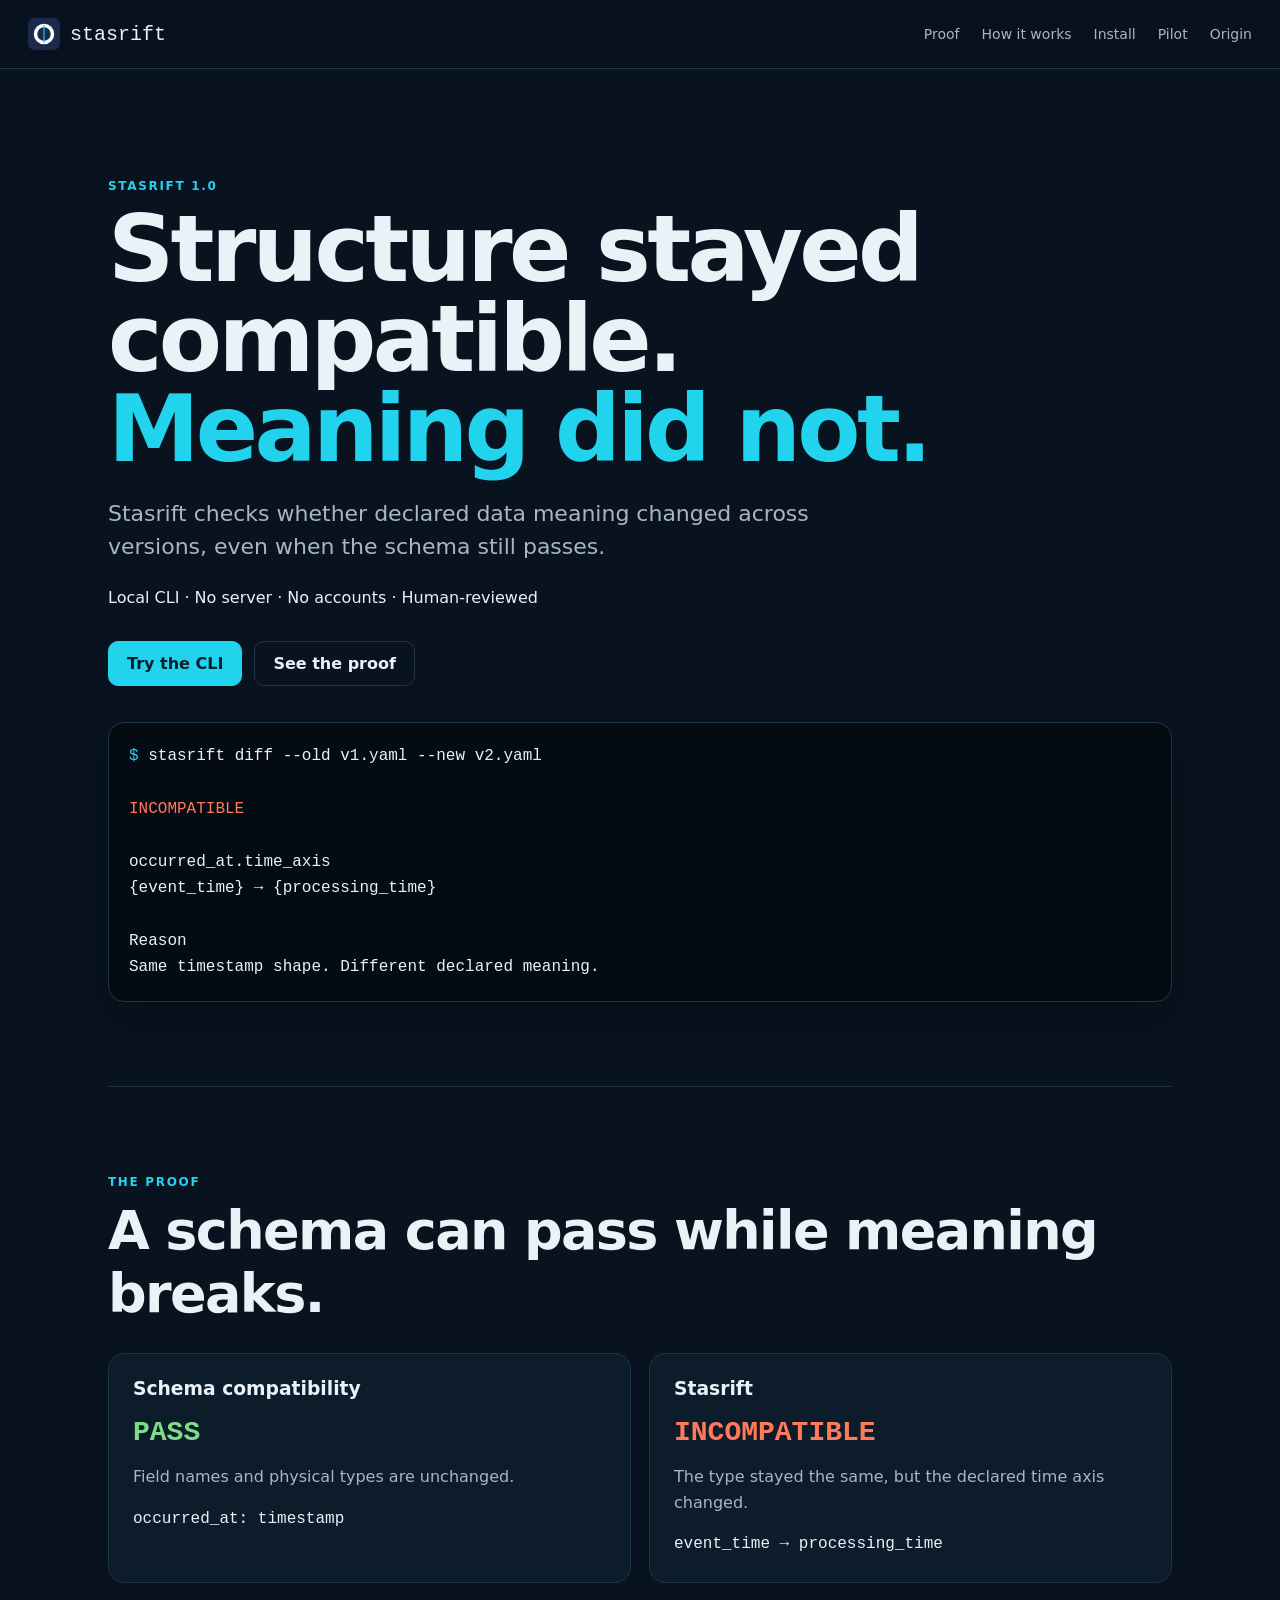
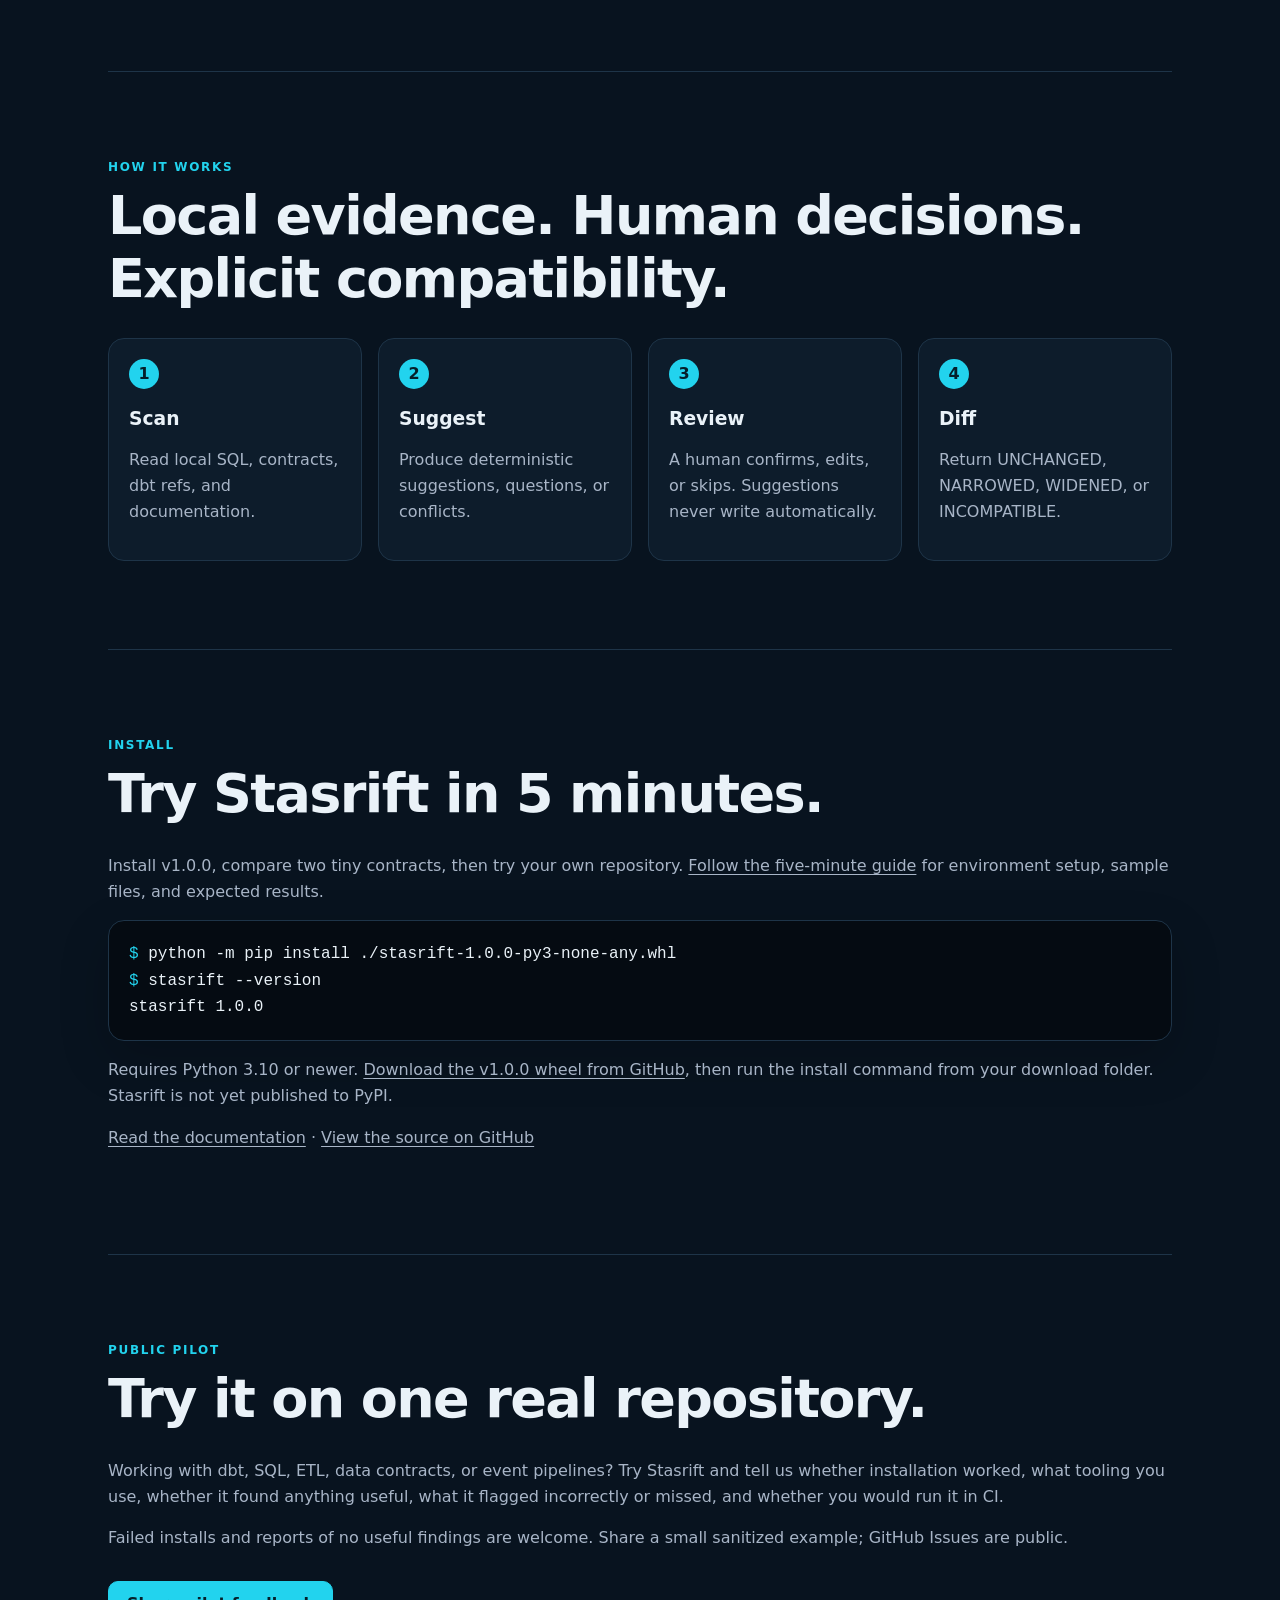
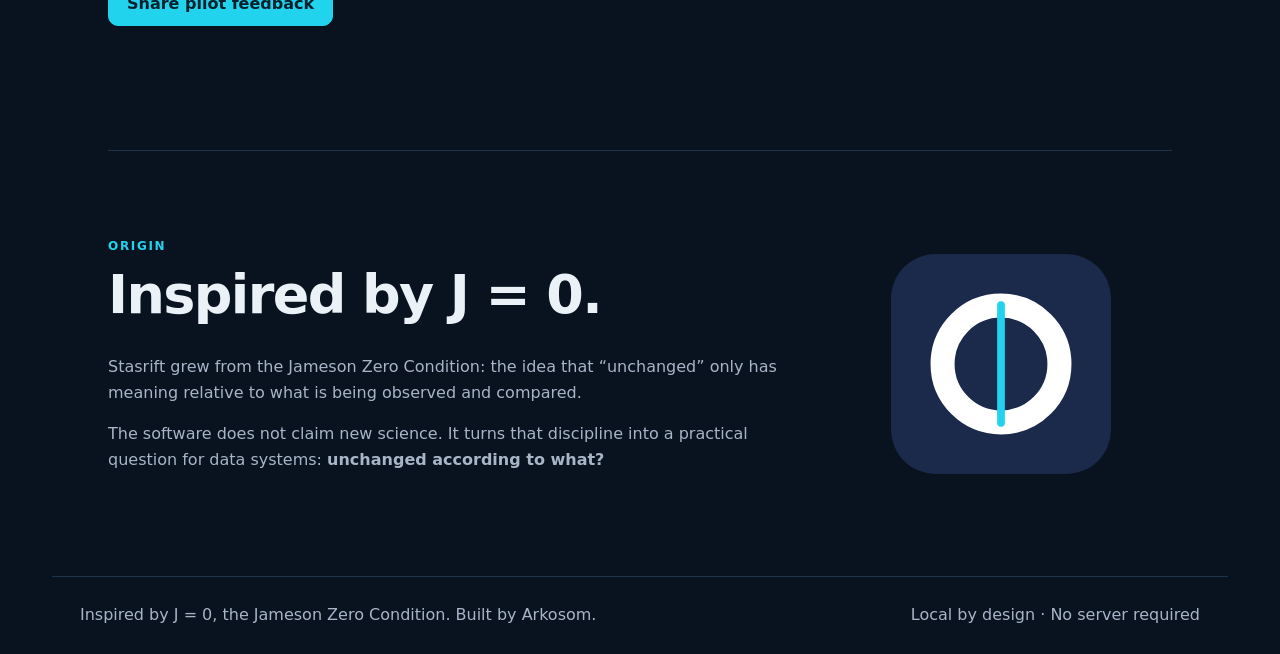
==== site/index.html @ ca6098b4 "Add public pilot section to index.html Added a new section for the public pilot with installation fe" ====
<!doctype html>
<html lang="en">
<head>
<meta charset="utf-8">
<meta name="viewport" content="width=device-width, initial-scale=1">
<meta name="description" content="Stasrift checks whether data still means the same thing across versions.">
<title>Stasrift — semantic compatibility for data contracts</title>
<link rel="icon" href="assets/stasrift-icon.svg" type="image/svg+xml">
<link rel="stylesheet" href="styles.css">
</head>
<body>
<header class="topbar">
  <a class="brand" href="#top" aria-label="Stasrift home">
    <img src="assets/stasrift-icon.svg" alt="">
    <span>stasrift</span>
  </a>
  <nav>
    <a href="#proof">Proof</a>
    <a href="#how">How it works</a>
    <a href="#install">Install</a>
    <a href="#pilot">Pilot</a>
    <a href="#origin">Origin</a>
  </nav>
</header>

<main id="top">
<section class="hero">
  <div class="eyebrow">Stasrift 1.0</div>
  <h1>Structure stayed compatible.<br><span>Meaning did not.</span></h1>
  <p class="lede">Stasrift checks whether declared data meaning changed across versions, even when the schema still passes.</p>
  <p class="trust">Local CLI · No server · No accounts · Human-reviewed</p>
  <div class="actions">
    <a class="button primary" href="#install">Try the CLI</a>
    <a class="button ghost" href="#proof">See the proof</a>
  </div>
  <div class="terminal">
<pre><code><span class="prompt">$</span> stasrift diff --old v1.yaml --new v2.yaml

<span class="bad">INCOMPATIBLE</span>

occurred_at.time_axis
{event_time} → {processing_time}

Reason
Same timestamp shape. Different declared meaning.</code></pre>
  </div>
</section>

<section id="proof" class="section">
  <div class="section-kicker">The proof</div>
  <h2>A schema can pass while meaning breaks.</h2>
  <div class="compare-grid">
    <article class="card">
      <h3>Schema compatibility</h3>
      <div class="result good">PASS</div>
      <p>Field names and physical types are unchanged.</p>
      <pre><code>occurred_at: timestamp</code></pre>
    </article>
    <article class="card">
      <h3>Stasrift</h3>
      <div class="result bad">INCOMPATIBLE</div>
      <p>The type stayed the same, but the declared time axis changed.</p>
      <pre><code>event_time → processing_time</code></pre>
    </article>
  </div>
</section>

<section id="how" class="section">
  <div class="section-kicker">How it works</div>
  <h2>Local evidence. Human decisions. Explicit compatibility.</h2>
  <div class="steps">
    <div><span>1</span><h3>Scan</h3><p>Read local SQL, contracts, dbt refs, and documentation.</p></div>
    <div><span>2</span><h3>Suggest</h3><p>Produce deterministic suggestions, questions, or conflicts.</p></div>
    <div><span>3</span><h3>Review</h3><p>A human confirms, edits, or skips. Suggestions never write automatically.</p></div>
    <div><span>4</span><h3>Diff</h3><p>Return UNCHANGED, NARROWED, WIDENED, or INCOMPATIBLE.</p></div>
  </div>
</section>

<section id="install" class="section">
  <div class="section-kicker">Install</div>
  <h2>Try Stasrift in 5 minutes.</h2>
  <p class="note">Install v1.0.0, compare two tiny contracts, then try your own repository. <a href="https://github.com/arkosom/stasrift#try-stasrift-in-5-minutes">Follow the five-minute guide</a> for environment setup, sample files, and expected results.</p>
  <div class="terminal">
<pre><code><span class="prompt">$</span> python -m pip install ./stasrift-1.0.0-py3-none-any.whl
<span class="prompt">$</span> stasrift --version
stasrift 1.0.0</code></pre>
  </div>
  <p class="note">Requires Python 3.10 or newer. <a href="https://github.com/arkosom/stasrift/releases/tag/v1.0.0">Download the v1.0.0 wheel from GitHub</a>, then run the install command from your download folder. Stasrift is not yet published to PyPI.</p>
  <p class="note"><a href="https://github.com/arkosom/stasrift#readme">Read the documentation</a> · <a href="https://github.com/arkosom/stasrift">View the source on GitHub</a></p>
</section>

<section id="pilot" class="section">
  <div class="section-kicker">Public pilot</div>
  <h2>Try it on one real repository.</h2>
  <p class="note">Working with dbt, SQL, ETL, data contracts, or event pipelines? Try Stasrift and tell us whether installation worked, what tooling you use, whether it found anything useful, what it flagged incorrectly or missed, and whether you would run it in CI.</p>
  <p class="note">Failed installs and reports of no useful findings are welcome. Share a small sanitized example; GitHub Issues are public.</p>
  <div class="actions">
    <a class="button primary" href="https://github.com/arkosom/stasrift/issues/new?template=pilot-feedback.yml">Share pilot feedback</a>
  </div>
</section>

<section id="origin" class="section origin">
  <div>
    <div class="section-kicker">Origin</div>
    <h2>Inspired by J = 0.</h2>
    <p>Stasrift grew from the Jameson Zero Condition: the idea that “unchanged” only has meaning relative to what is being observed and compared.</p>
    <p>The software does not claim new science. It turns that discipline into a practical question for data systems: <strong>unchanged according to what?</strong></p>
  </div>
  <img src="assets/stasrift-icon.svg" alt="Stasrift split zero icon">
</section>
</main>

<footer>
  <span>Inspired by J = 0, the Jameson Zero Condition. Built by Arkosom.</span>
  <span>Local by design · No server required</span>
</footer>
</body>
</html>
---- site/styles.css ----
:root {
  --navy:#1B2A4A;
  --cyan:#22D3EE;
  --bg:#08131F;
  --panel:#0D1C2B;
  --line:#1E3448;
  --text:#EAF2F8;
  --muted:#A8B5C7;
  --good:#7DDC8A;
  --bad:#FF7A59;
}
*{box-sizing:border-box}
.trust{color:var(--text);line-height:1.6}
.note a{text-decoration:underline;text-underline-offset:3px}
a:focus-visible{outline:2px solid var(--cyan);outline-offset:5px}
section{scroll-margin-top:85px}
@media(prefers-reduced-motion:reduce){html{scroll-behavior:auto}}
html{scroll-behavior:smooth}
body{margin:0;background:var(--bg);color:var(--text);font-family:Inter,system-ui,-apple-system,BlinkMacSystemFont,"Segoe UI",sans-serif}
a{color:inherit;text-decoration:none}
.topbar{position:sticky;top:0;z-index:10;display:flex;justify-content:space-between;align-items:center;padding:18px 28px;background:rgba(8,19,31,.9);backdrop-filter:blur(18px);border-bottom:1px solid var(--line)}
.brand{display:flex;align-items:center;gap:10px;font-family:ui-monospace,SFMono-Regular,Menlo,Consolas,monospace;font-size:20px}
.brand img{width:32px;height:32px}
nav{display:flex;gap:22px;color:var(--muted);font-size:14px}
main{max-width:1120px;margin:0 auto;padding:0 28px}
.hero{padding:110px 0 84px}
.eyebrow,.section-kicker{color:var(--cyan);text-transform:uppercase;letter-spacing:.14em;font-size:12px;font-weight:700}
h1{font-size:clamp(46px,8vw,92px);line-height:.98;letter-spacing:-.04em;margin:12px 0 22px;max-width:900px}
h1 span{color:var(--cyan)}
.lede{max-width:720px;color:var(--muted);font-size:22px;line-height:1.5}
.actions{display:flex;gap:12px;margin:30px 0 36px}
.button{display:inline-flex;padding:12px 18px;border-radius:10px;border:1px solid var(--line);font-weight:700}
.button.primary{background:var(--cyan);color:#05202B;border-color:var(--cyan)}
.button.ghost{color:var(--text)}
.terminal{background:#050B12;border:1px solid var(--line);border-radius:16px;padding:20px;box-shadow:0 18px 50px rgba(0,0,0,.2)}
pre{margin:0;overflow:auto}
code{font-family:ui-monospace,SFMono-Regular,Menlo,Consolas,monospace;line-height:1.65}
.prompt{color:var(--cyan)} .good{color:var(--good)} .bad{color:var(--bad)}
.section{padding:88px 0;border-top:1px solid var(--line)}
.section h2{font-size:clamp(34px,5vw,54px);letter-spacing:-.03em;margin:10px 0 28px}
.compare-grid{display:grid;grid-template-columns:1fr 1fr;gap:18px}
.card{background:var(--panel);border:1px solid var(--line);border-radius:16px;padding:24px}
.card h3{margin-top:0}
.result{font-family:ui-monospace,SFMono-Regular,Menlo,Consolas,monospace;font-size:28px;font-weight:800}
.card p,.note,.steps p,.origin p{color:var(--muted);line-height:1.6}
.steps{display:grid;grid-template-columns:repeat(4,1fr);gap:16px}
.steps>div{background:var(--panel);border:1px solid var(--line);border-radius:16px;padding:20px}
.steps span{display:grid;place-items:center;width:30px;height:30px;border-radius:50%;background:var(--cyan);color:#05202B;font-weight:800}
.origin{display:grid;grid-template-columns:2fr 1fr;gap:40px;align-items:center}
.origin img{width:220px;justify-self:center}
footer{display:flex;justify-content:space-between;gap:20px;padding:28px;max-width:1176px;margin:0 auto;color:var(--muted);border-top:1px solid var(--line)}
@media (max-width:760px){
  nav{display:none}
  main{padding:0 18px}
  .hero{padding-top:72px}
  .compare-grid,.steps,.origin{grid-template-columns:1fr}
  .origin img{justify-self:start;width:150px}
  footer{flex-direction:column}
}
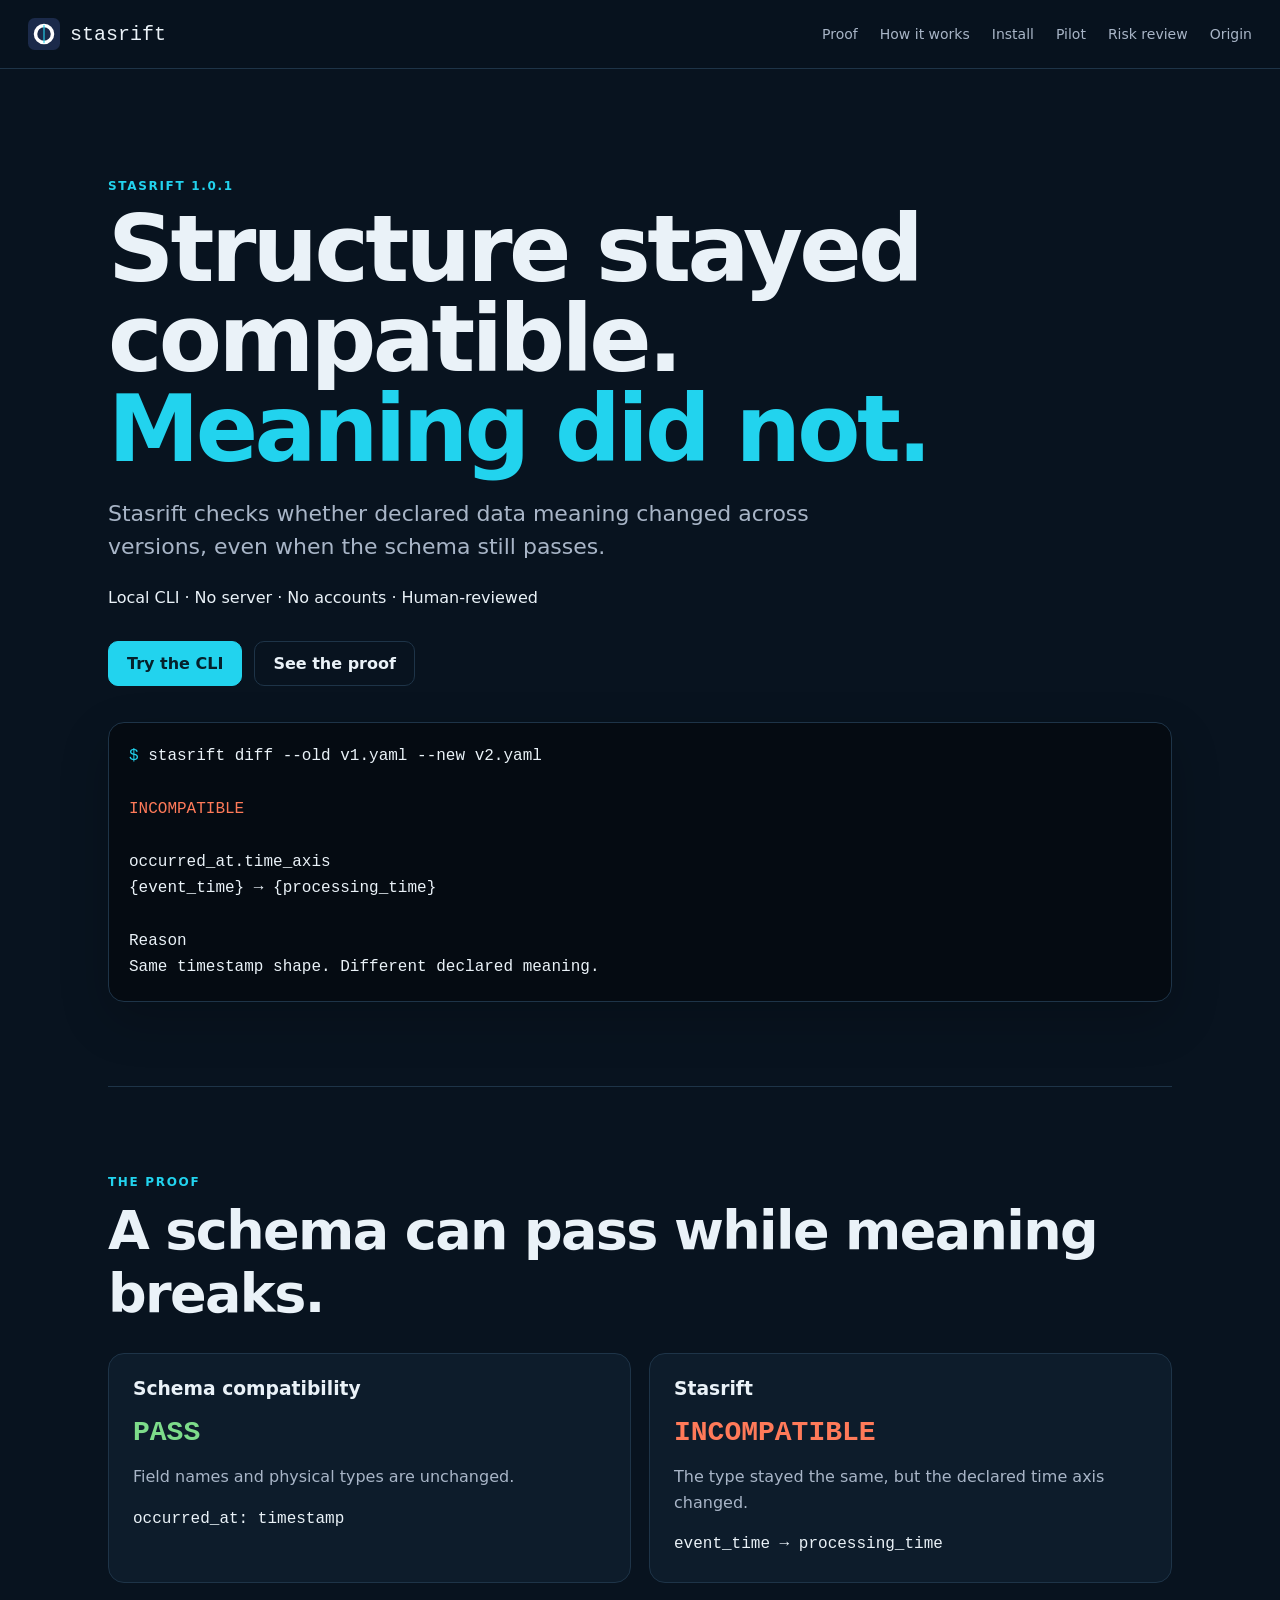
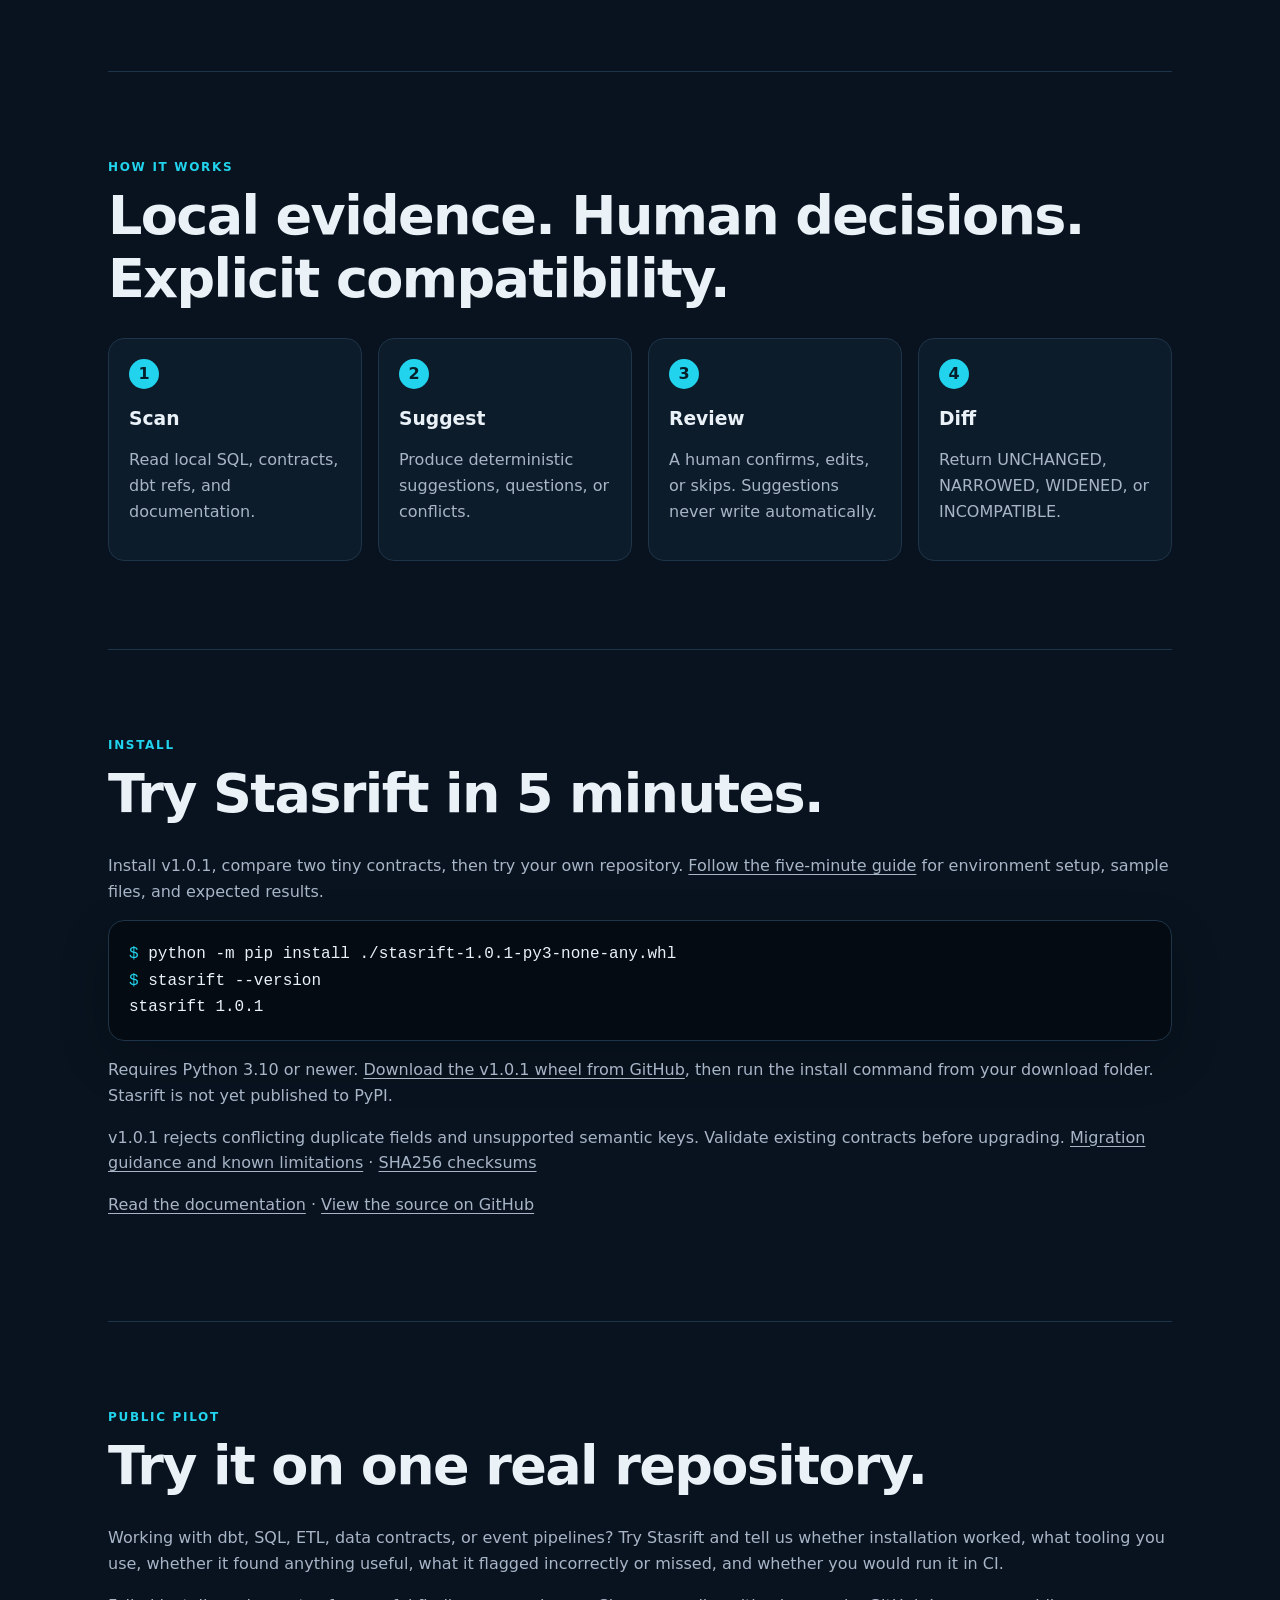
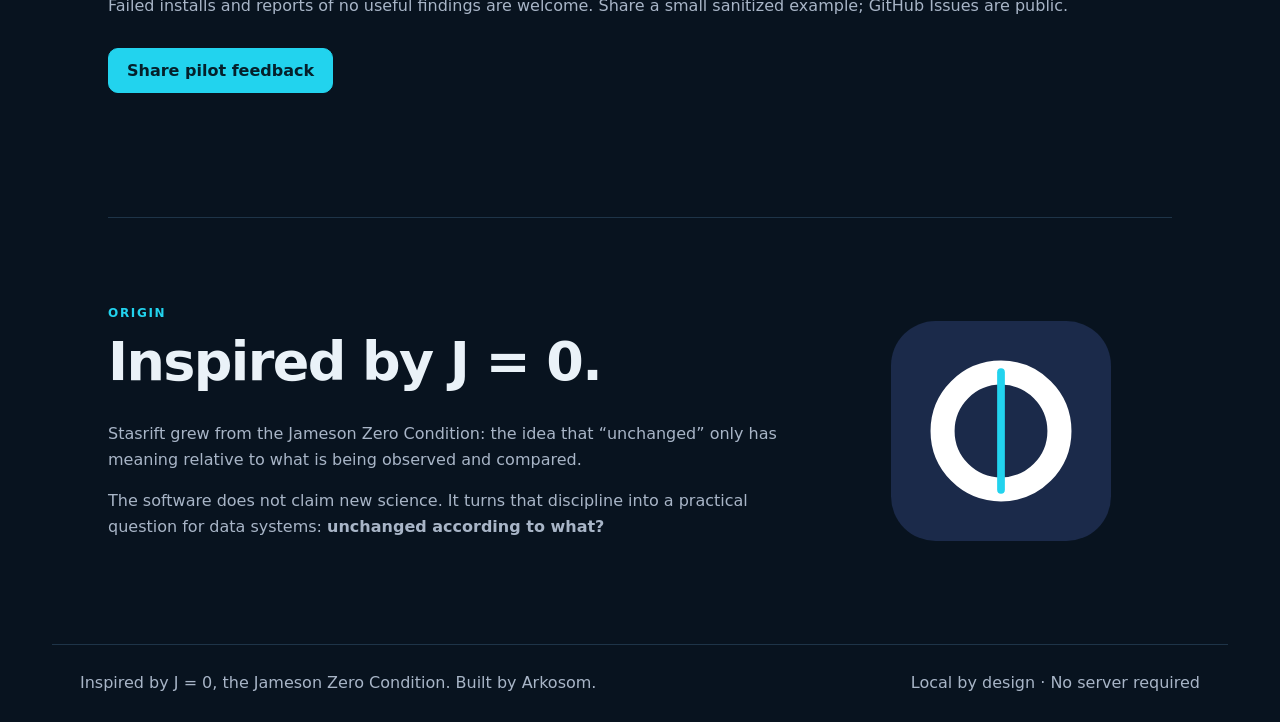
==== commit 63133298: "Update website to verified v1.0.1 and add consent-based review inquiry" ====
--- a/site/index.html
+++ b/site/index.html
@@ -19,13 +19,14 @@
     <a href="#how">How it works</a>
     <a href="#install">Install</a>
     <a href="#pilot">Pilot</a>
+    <a href="review.html">Risk review</a>
     <a href="#origin">Origin</a>
   </nav>
 </header>
 
 <main id="top">
 <section class="hero">
-  <div class="eyebrow">Stasrift 1.0</div>
+  <div class="eyebrow">Stasrift 1.0.1</div>
   <h1>Structure stayed compatible.<br><span>Meaning did not.</span></h1>
   <p class="lede">Stasrift checks whether declared data meaning changed across versions, even when the schema still passes.</p>
   <p class="trust">Local CLI · No server · No accounts · Human-reviewed</p>
@@ -79,13 +80,14 @@
 <section id="install" class="section">
   <div class="section-kicker">Install</div>
   <h2>Try Stasrift in 5 minutes.</h2>
-  <p class="note">Install v1.0.0, compare two tiny contracts, then try your own repository. <a href="https://github.com/arkosom/stasrift#try-stasrift-in-5-minutes">Follow the five-minute guide</a> for environment setup, sample files, and expected results.</p>
+  <p class="note">Install v1.0.1, compare two tiny contracts, then try your own repository. <a href="https://github.com/arkosom/stasrift#try-stasrift-in-5-minutes">Follow the five-minute guide</a> for environment setup, sample files, and expected results.</p>
   <div class="terminal">
-<pre><code><span class="prompt">$</span> python -m pip install ./stasrift-1.0.0-py3-none-any.whl
+<pre><code><span class="prompt">$</span> python -m pip install ./stasrift-1.0.1-py3-none-any.whl
 <span class="prompt">$</span> stasrift --version
-stasrift 1.0.0</code></pre>
+stasrift 1.0.1</code></pre>
   </div>
-  <p class="note">Requires Python 3.10 or newer. <a href="https://github.com/arkosom/stasrift/releases/tag/v1.0.0">Download the v1.0.0 wheel from GitHub</a>, then run the install command from your download folder. Stasrift is not yet published to PyPI.</p>
+  <p class="note">Requires Python 3.10 or newer. <a href="https://github.com/arkosom/stasrift/releases/tag/v1.0.1">Download the v1.0.1 wheel from GitHub</a>, then run the install command from your download folder. Stasrift is not yet published to PyPI.</p>
+  <p class="note">v1.0.1 rejects conflicting duplicate fields and unsupported semantic keys. Validate existing contracts before upgrading. <a href="https://github.com/arkosom/stasrift/blob/v1.0.1/RELEASE_NOTES_v1.0.1.md">Migration guidance and known limitations</a> · <a href="https://github.com/arkosom/stasrift/releases/download/v1.0.1/SHA256SUMS-1.0.1.txt">SHA256 checksums</a></p>
   <p class="note"><a href="https://github.com/arkosom/stasrift#readme">Read the documentation</a> · <a href="https://github.com/arkosom/stasrift">View the source on GitHub</a></p>
 </section>
 
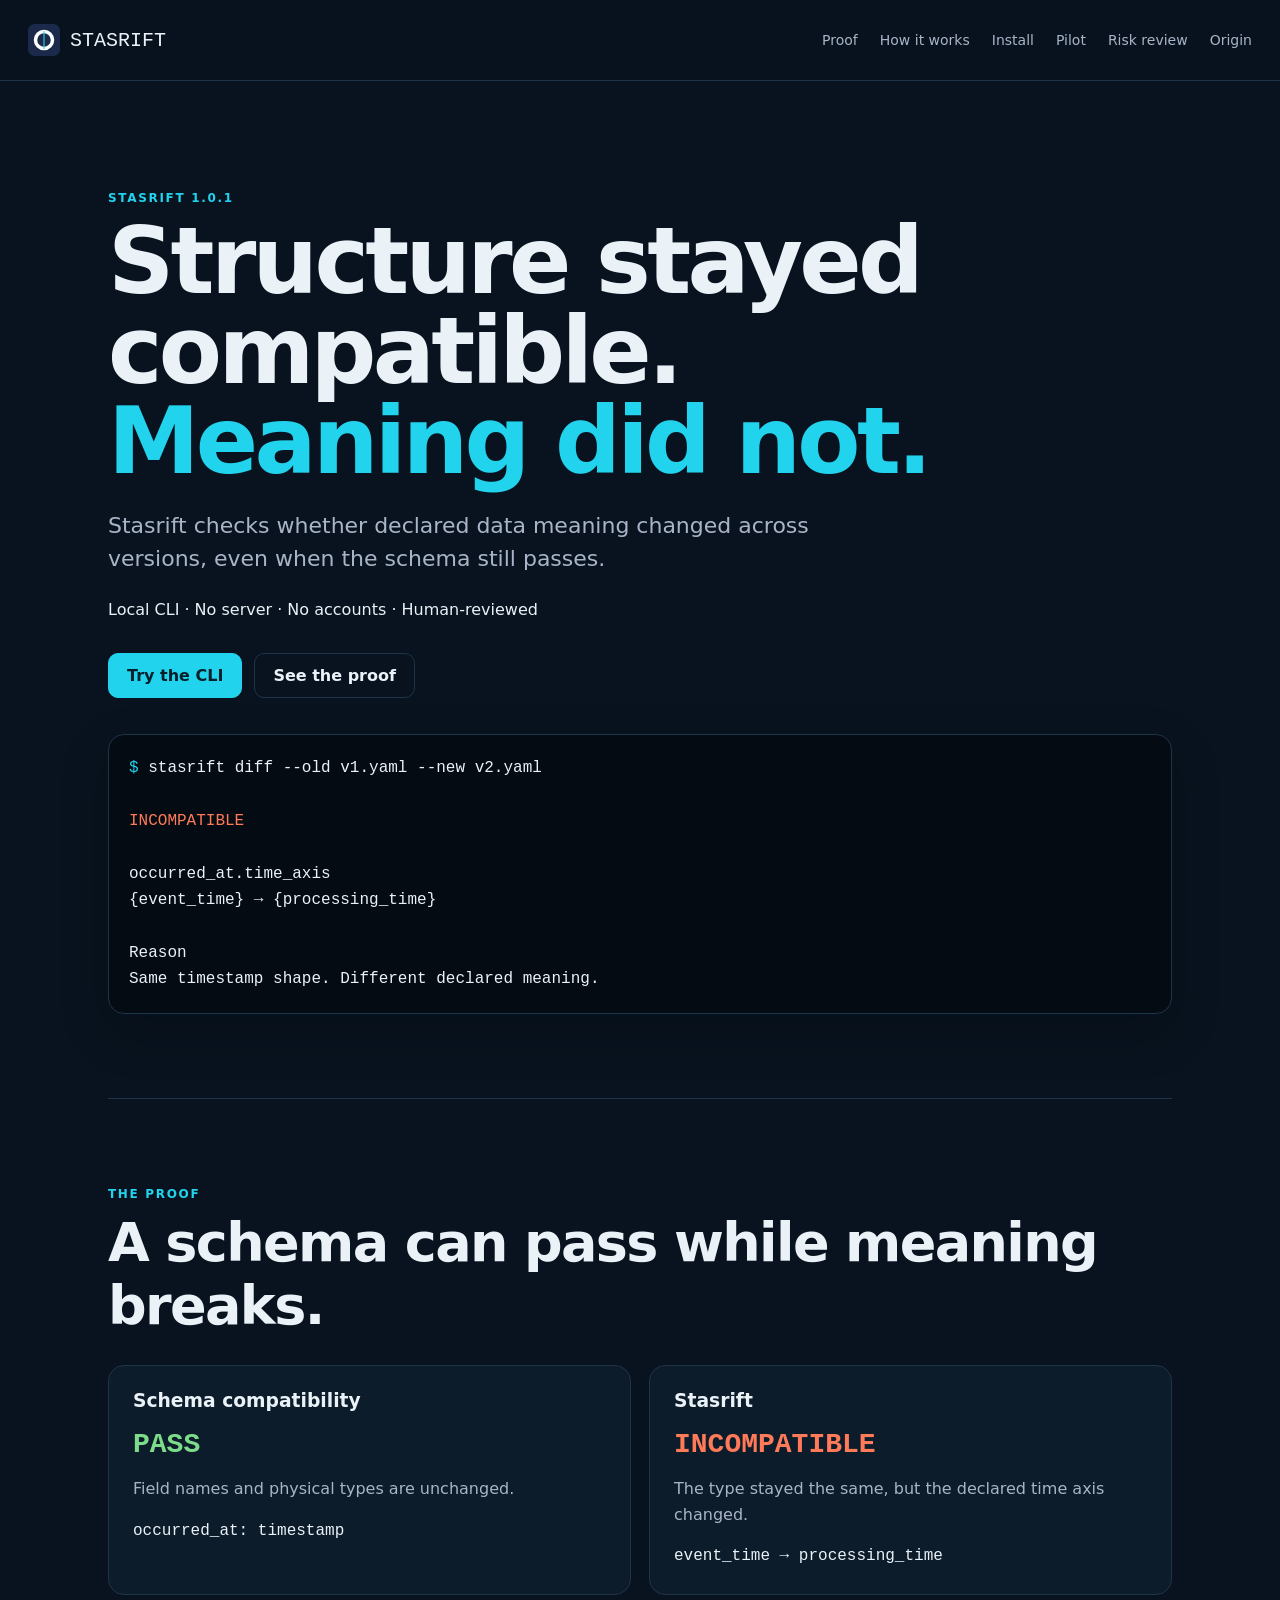
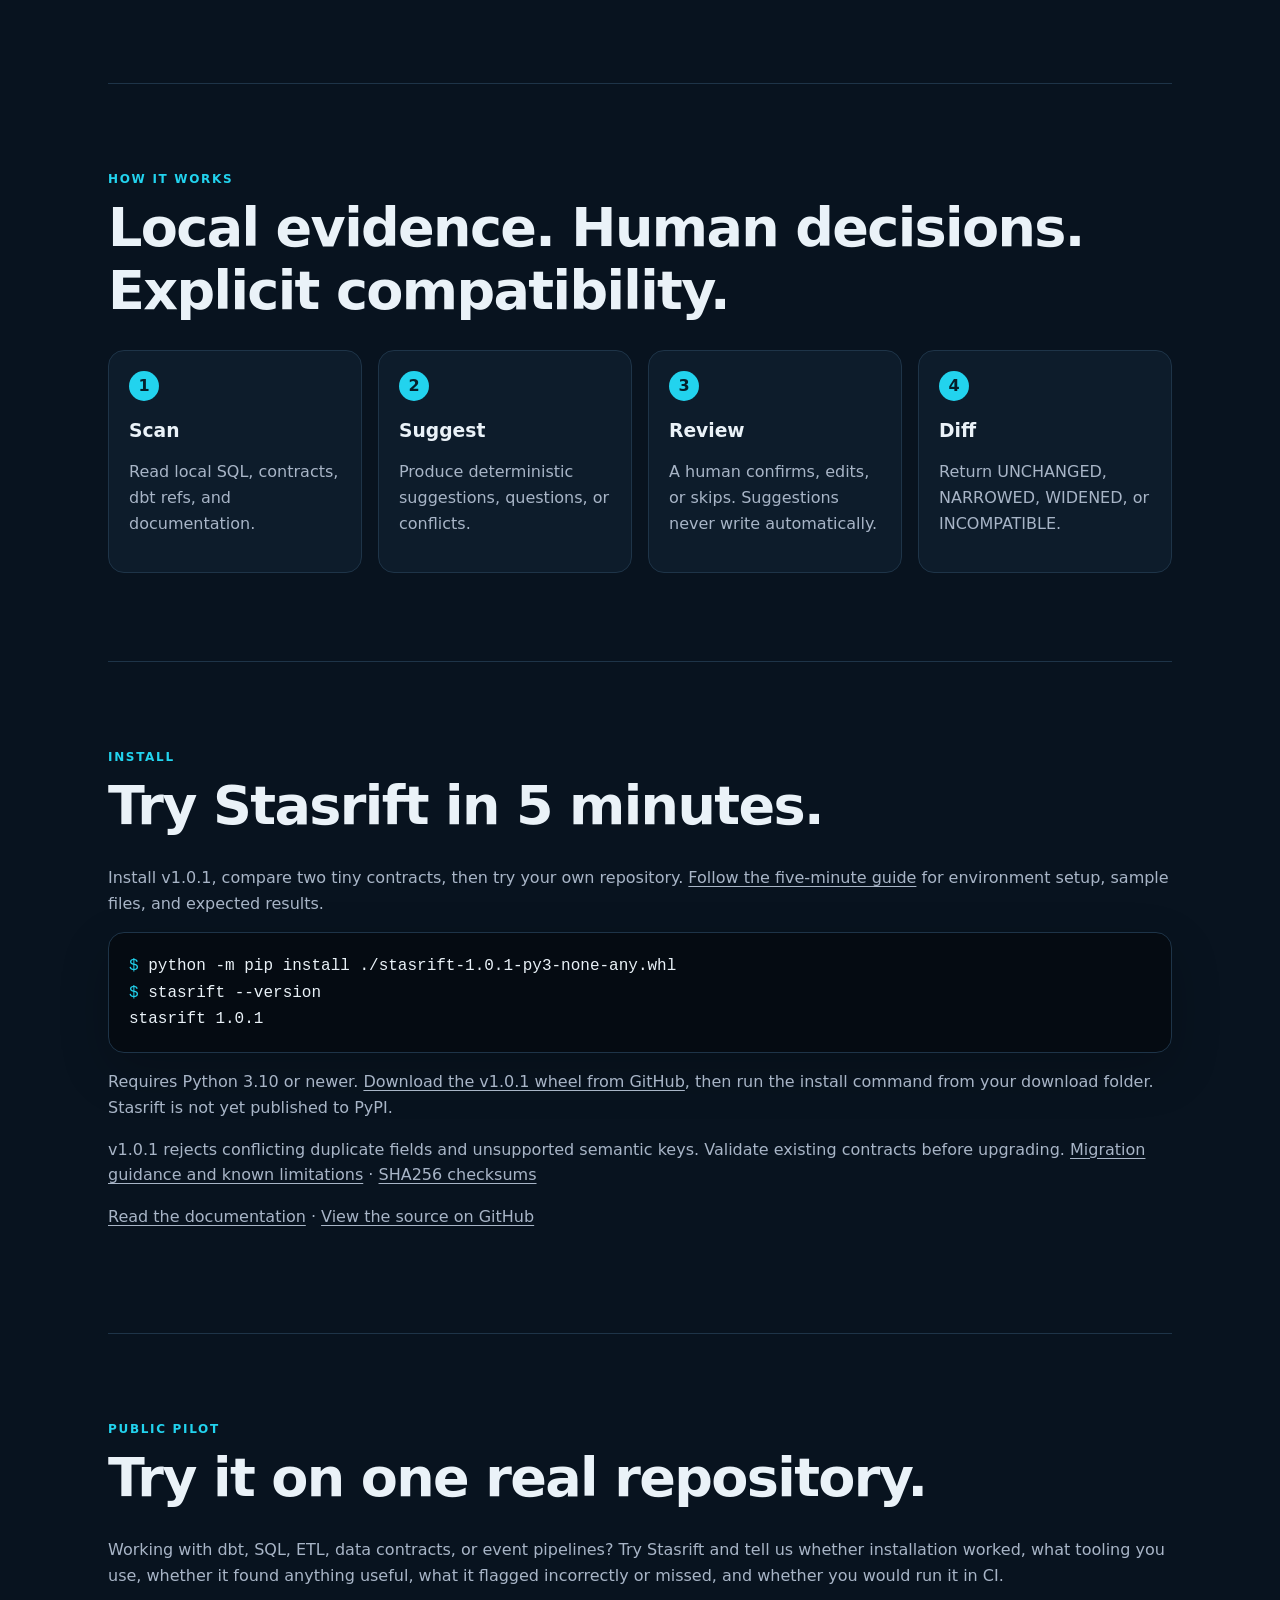
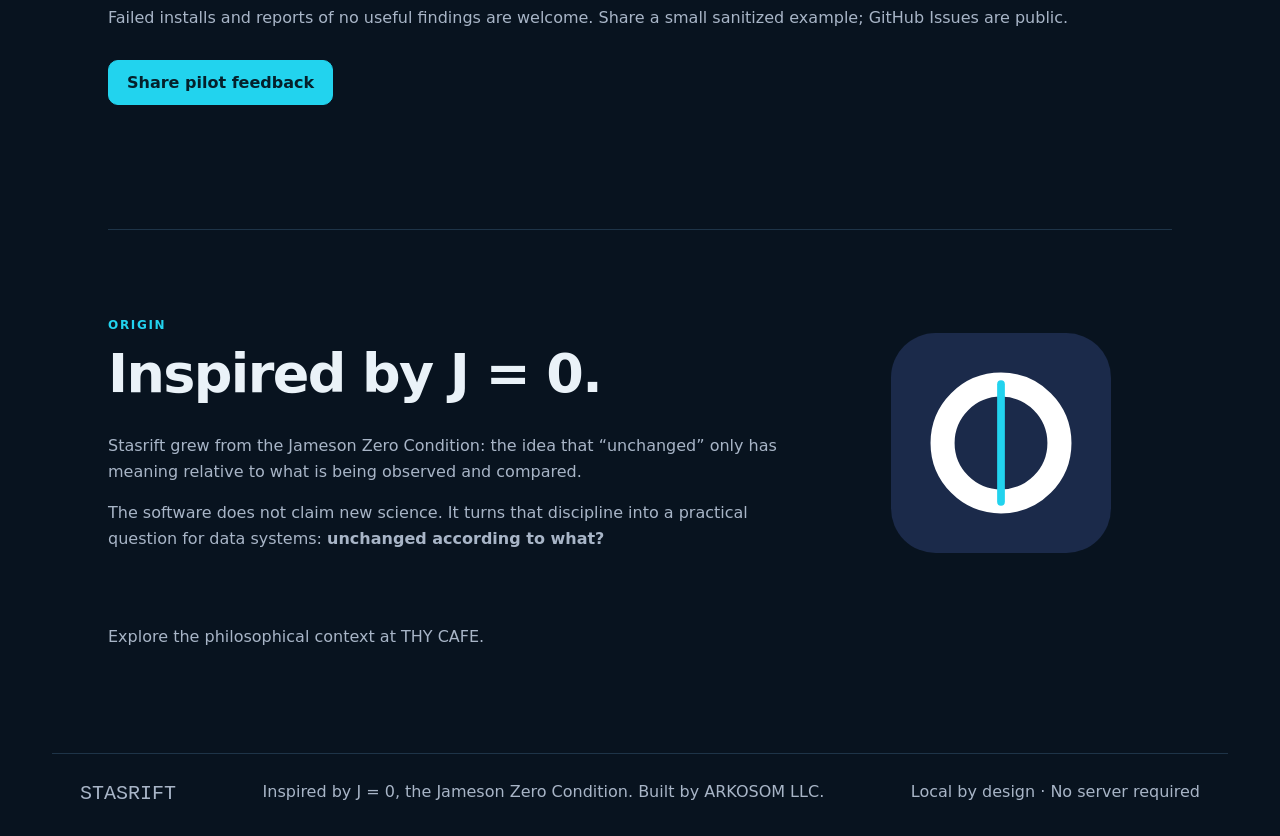
==== commit 62556eb3: "Preserve approved logo; improve wordmark and accessible mobile navigation" ====
--- a/site/index.html
+++ b/site/index.html
@@ -1,120 +1,120 @@
-<!doctype html>
-<html lang="en">
-<head>
-<meta charset="utf-8">
-<meta name="viewport" content="width=device-width, initial-scale=1">
-<meta name="description" content="Stasrift checks whether data still means the same thing across versions.">
-<title>Stasrift — semantic compatibility for data contracts</title>
-<link rel="icon" href="assets/stasrift-icon.svg" type="image/svg+xml">
-<link rel="stylesheet" href="styles.css">
-</head>
-<body>
-<header class="topbar">
-  <a class="brand" href="#top" aria-label="Stasrift home">
-    <img src="assets/stasrift-icon.svg" alt="">
-    <span>stasrift</span>
-  </a>
-  <nav>
-    <a href="#proof">Proof</a>
-    <a href="#how">How it works</a>
-    <a href="#install">Install</a>
-    <a href="#pilot">Pilot</a>
-    <a href="review.html">Risk review</a>
-    <a href="#origin">Origin</a>
-  </nav>
-</header>
-
-<main id="top">
-<section class="hero">
-  <div class="eyebrow">Stasrift 1.0.1</div>
-  <h1>Structure stayed compatible.<br><span>Meaning did not.</span></h1>
-  <p class="lede">Stasrift checks whether declared data meaning changed across versions, even when the schema still passes.</p>
-  <p class="trust">Local CLI · No server · No accounts · Human-reviewed</p>
-  <div class="actions">
-    <a class="button primary" href="#install">Try the CLI</a>
-    <a class="button ghost" href="#proof">See the proof</a>
-  </div>
-  <div class="terminal">
-<pre><code><span class="prompt">$</span> stasrift diff --old v1.yaml --new v2.yaml
-
-<span class="bad">INCOMPATIBLE</span>
-
-occurred_at.time_axis
-{event_time} → {processing_time}
-
-Reason
-Same timestamp shape. Different declared meaning.</code></pre>
-  </div>
-</section>
-
-<section id="proof" class="section">
-  <div class="section-kicker">The proof</div>
-  <h2>A schema can pass while meaning breaks.</h2>
-  <div class="compare-grid">
-    <article class="card">
-      <h3>Schema compatibility</h3>
-      <div class="result good">PASS</div>
-      <p>Field names and physical types are unchanged.</p>
-      <pre><code>occurred_at: timestamp</code></pre>
-    </article>
-    <article class="card">
-      <h3>Stasrift</h3>
-      <div class="result bad">INCOMPATIBLE</div>
-      <p>The type stayed the same, but the declared time axis changed.</p>
-      <pre><code>event_time → processing_time</code></pre>
-    </article>
-  </div>
-</section>
-
-<section id="how" class="section">
-  <div class="section-kicker">How it works</div>
-  <h2>Local evidence. Human decisions. Explicit compatibility.</h2>
-  <div class="steps">
-    <div><span>1</span><h3>Scan</h3><p>Read local SQL, contracts, dbt refs, and documentation.</p></div>
-    <div><span>2</span><h3>Suggest</h3><p>Produce deterministic suggestions, questions, or conflicts.</p></div>
-    <div><span>3</span><h3>Review</h3><p>A human confirms, edits, or skips. Suggestions never write automatically.</p></div>
-    <div><span>4</span><h3>Diff</h3><p>Return UNCHANGED, NARROWED, WIDENED, or INCOMPATIBLE.</p></div>
-  </div>
-</section>
-
-<section id="install" class="section">
-  <div class="section-kicker">Install</div>
-  <h2>Try Stasrift in 5 minutes.</h2>
-  <p class="note">Install v1.0.1, compare two tiny contracts, then try your own repository. <a href="https://github.com/arkosom/stasrift#try-stasrift-in-5-minutes">Follow the five-minute guide</a> for environment setup, sample files, and expected results.</p>
-  <div class="terminal">
-<pre><code><span class="prompt">$</span> python -m pip install ./stasrift-1.0.1-py3-none-any.whl
-<span class="prompt">$</span> stasrift --version
-stasrift 1.0.1</code></pre>
-  </div>
-  <p class="note">Requires Python 3.10 or newer. <a href="https://github.com/arkosom/stasrift/releases/tag/v1.0.1">Download the v1.0.1 wheel from GitHub</a>, then run the install command from your download folder. Stasrift is not yet published to PyPI.</p>
-  <p class="note">v1.0.1 rejects conflicting duplicate fields and unsupported semantic keys. Validate existing contracts before upgrading. <a href="https://github.com/arkosom/stasrift/blob/v1.0.1/RELEASE_NOTES_v1.0.1.md">Migration guidance and known limitations</a> · <a href="https://github.com/arkosom/stasrift/releases/download/v1.0.1/SHA256SUMS-1.0.1.txt">SHA256 checksums</a></p>
-  <p class="note"><a href="https://github.com/arkosom/stasrift#readme">Read the documentation</a> · <a href="https://github.com/arkosom/stasrift">View the source on GitHub</a></p>
-</section>
-
-<section id="pilot" class="section">
-  <div class="section-kicker">Public pilot</div>
-  <h2>Try it on one real repository.</h2>
-  <p class="note">Working with dbt, SQL, ETL, data contracts, or event pipelines? Try Stasrift and tell us whether installation worked, what tooling you use, whether it found anything useful, what it flagged incorrectly or missed, and whether you would run it in CI.</p>
-  <p class="note">Failed installs and reports of no useful findings are welcome. Share a small sanitized example; GitHub Issues are public.</p>
-  <div class="actions">
-    <a class="button primary" href="https://github.com/arkosom/stasrift/issues/new?template=pilot-feedback.yml">Share pilot feedback</a>
-  </div>
-</section>
-
-<section id="origin" class="section origin">
-  <div>
-    <div class="section-kicker">Origin</div>
-    <h2>Inspired by J = 0.</h2>
-    <p>Stasrift grew from the Jameson Zero Condition: the idea that “unchanged” only has meaning relative to what is being observed and compared.</p>
-    <p>The software does not claim new science. It turns that discipline into a practical question for data systems: <strong>unchanged according to what?</strong></p>
-  </div>
-  <img src="assets/stasrift-icon.svg" alt="Stasrift split zero icon">
-</section>
-</main>
-
-<footer>
-  <span>Inspired by J = 0, the Jameson Zero Condition. Built by Arkosom.</span>
-  <span>Local by design · No server required</span>
-</footer>
-</body>
+<!doctype html>
+<html lang="en">
+<head>
+<meta charset="utf-8">
+<meta name="viewport" content="width=device-width, initial-scale=1">
+<meta name="description" content="Stasrift checks whether data still means the same thing across versions.">
+<title>Stasrift — semantic compatibility for data contracts</title>
+<link rel="icon" href="assets/stasrift-icon.svg" type="image/svg+xml">
+<link rel="stylesheet" href="styles.css">
+</head>
+<body><a class="skip-link" href="#top">Skip to content</a>
+<header class="topbar">
+  <a class="brand" href="#top" aria-label="Stasrift home">
+    <img src="assets/stasrift-icon.svg" alt="">
+    <span>STASRIFT</span>
+  </a>
+  <nav aria-label="Main">
+    <a href="#proof">Proof</a>
+    <a href="#how">How it works</a>
+    <a href="#install">Install</a>
+    <a href="#pilot">Pilot</a>
+    <a href="review.html">Risk review</a>
+    <a href="#origin">Origin</a>
+  </nav>
+</header>
+
+<main id="top" tabindex="-1">
+<section class="hero">
+  <div class="eyebrow">Stasrift 1.0.1</div>
+  <h1>Structure stayed compatible.<br><span>Meaning did not.</span></h1>
+  <p class="lede">Stasrift checks whether declared data meaning changed across versions, even when the schema still passes.</p>
+  <p class="trust">Local CLI · No server · No accounts · Human-reviewed</p>
+  <div class="actions">
+    <a class="button primary" href="#install">Try the CLI</a>
+    <a class="button ghost" href="#proof">See the proof</a>
+  </div>
+  <div class="terminal">
+<pre><code><span class="prompt">$</span> stasrift diff --old v1.yaml --new v2.yaml
+
+<span class="bad">INCOMPATIBLE</span>
+
+occurred_at.time_axis
+{event_time} → {processing_time}
+
+Reason
+Same timestamp shape. Different declared meaning.</code></pre>
+  </div>
+</section>
+
+<section id="proof" class="section">
+  <div class="section-kicker">The proof</div>
+  <h2>A schema can pass while meaning breaks.</h2>
+  <div class="compare-grid">
+    <article class="card">
+      <h3>Schema compatibility</h3>
+      <div class="result good">PASS</div>
+      <p>Field names and physical types are unchanged.</p>
+      <pre><code>occurred_at: timestamp</code></pre>
+    </article>
+    <article class="card">
+      <h3>Stasrift</h3>
+      <div class="result bad">INCOMPATIBLE</div>
+      <p>The type stayed the same, but the declared time axis changed.</p>
+      <pre><code>event_time → processing_time</code></pre>
+    </article>
+  </div>
+</section>
+
+<section id="how" class="section">
+  <div class="section-kicker">How it works</div>
+  <h2>Local evidence. Human decisions. Explicit compatibility.</h2>
+  <div class="steps">
+    <div><span>1</span><h3>Scan</h3><p>Read local SQL, contracts, dbt refs, and documentation.</p></div>
+    <div><span>2</span><h3>Suggest</h3><p>Produce deterministic suggestions, questions, or conflicts.</p></div>
+    <div><span>3</span><h3>Review</h3><p>A human confirms, edits, or skips. Suggestions never write automatically.</p></div>
+    <div><span>4</span><h3>Diff</h3><p>Return UNCHANGED, NARROWED, WIDENED, or INCOMPATIBLE.</p></div>
+  </div>
+</section>
+
+<section id="install" class="section">
+  <div class="section-kicker">Install</div>
+  <h2>Try Stasrift in 5 minutes.</h2>
+  <p class="note">Install v1.0.1, compare two tiny contracts, then try your own repository. <a href="https://github.com/arkosom/stasrift#try-stasrift-in-5-minutes">Follow the five-minute guide</a> for environment setup, sample files, and expected results.</p>
+  <div class="terminal">
+<pre><code><span class="prompt">$</span> python -m pip install ./stasrift-1.0.1-py3-none-any.whl
+<span class="prompt">$</span> stasrift --version
+stasrift 1.0.1</code></pre>
+  </div>
+  <p class="note">Requires Python 3.10 or newer. <a href="https://github.com/arkosom/stasrift/releases/tag/v1.0.1">Download the v1.0.1 wheel from GitHub</a>, then run the install command from your download folder. Stasrift is not yet published to PyPI.</p>
+  <p class="note">v1.0.1 rejects conflicting duplicate fields and unsupported semantic keys. Validate existing contracts before upgrading. <a href="https://github.com/arkosom/stasrift/blob/v1.0.1/RELEASE_NOTES_1.0.1.md">Migration guidance and known limitations</a> · <a href="https://github.com/arkosom/stasrift/releases/download/v1.0.1/SHA256SUMS-1.0.1.txt">SHA256 checksums</a></p>
+  <p class="note"><a href="https://github.com/arkosom/stasrift#readme">Read the documentation</a> · <a href="https://github.com/arkosom/stasrift">View the source on GitHub</a></p>
+</section>
+
+<section id="pilot" class="section">
+  <div class="section-kicker">Public pilot</div>
+  <h2>Try it on one real repository.</h2>
+  <p class="note">Working with dbt, SQL, ETL, data contracts, or event pipelines? Try Stasrift and tell us whether installation worked, what tooling you use, whether it found anything useful, what it flagged incorrectly or missed, and whether you would run it in CI.</p>
+  <p class="note">Failed installs and reports of no useful findings are welcome. Share a small sanitized example; GitHub Issues are public.</p>
+  <div class="actions">
+    <a class="button primary" href="https://github.com/arkosom/stasrift/issues/new?template=pilot-feedback.yml">Share pilot feedback</a>
+  </div>
+</section>
+
+<section id="origin" class="section origin">
+  <div>
+    <div class="section-kicker">Origin</div>
+    <h2>Inspired by J = 0.</h2>
+    <p>Stasrift grew from the Jameson Zero Condition: the idea that “unchanged” only has meaning relative to what is being observed and compared.</p>
+    <p>The software does not claim new science. It turns that discipline into a practical question for data systems: <strong>unchanged according to what?</strong></p>
+  </div>
+  <img src="assets/stasrift-icon.svg" alt="Stasrift split zero icon">
+<p><a href="https://thycafe.com/philosophy/">Explore the philosophical context at THY CAFE</a>.</p></section>
+</main>
+
+<footer><a class="brand" href="#top">STASRIFT</a>
+  <span>Inspired by J = 0, the Jameson Zero Condition. Built by <a href="https://arkosom.com/">ARKOSOM LLC</a>.</span>
+  <span>Local by design · No server required</span>
+</footer>
+</body>
 </html>
--- a/site/styles.css
+++ b/site/styles.css
@@ -1,59 +1,61 @@
-:root {
-  --navy:#1B2A4A;
-  --cyan:#22D3EE;
-  --bg:#08131F;
-  --panel:#0D1C2B;
-  --line:#1E3448;
-  --text:#EAF2F8;
-  --muted:#A8B5C7;
-  --good:#7DDC8A;
-  --bad:#FF7A59;
-}
-*{box-sizing:border-box}
-.trust{color:var(--text);line-height:1.6}
-.note a{text-decoration:underline;text-underline-offset:3px}
-a:focus-visible{outline:2px solid var(--cyan);outline-offset:5px}
-section{scroll-margin-top:85px}
-@media(prefers-reduced-motion:reduce){html{scroll-behavior:auto}}
-html{scroll-behavior:smooth}
-body{margin:0;background:var(--bg);color:var(--text);font-family:Inter,system-ui,-apple-system,BlinkMacSystemFont,"Segoe UI",sans-serif}
-a{color:inherit;text-decoration:none}
-.topbar{position:sticky;top:0;z-index:10;display:flex;justify-content:space-between;align-items:center;padding:18px 28px;background:rgba(8,19,31,.9);backdrop-filter:blur(18px);border-bottom:1px solid var(--line)}
-.brand{display:flex;align-items:center;gap:10px;font-family:ui-monospace,SFMono-Regular,Menlo,Consolas,monospace;font-size:20px}
-.brand img{width:32px;height:32px}
-nav{display:flex;gap:22px;color:var(--muted);font-size:14px}
-main{max-width:1120px;margin:0 auto;padding:0 28px}
-.hero{padding:110px 0 84px}
-.eyebrow,.section-kicker{color:var(--cyan);text-transform:uppercase;letter-spacing:.14em;font-size:12px;font-weight:700}
-h1{font-size:clamp(46px,8vw,92px);line-height:.98;letter-spacing:-.04em;margin:12px 0 22px;max-width:900px}
-h1 span{color:var(--cyan)}
-.lede{max-width:720px;color:var(--muted);font-size:22px;line-height:1.5}
-.actions{display:flex;gap:12px;margin:30px 0 36px}
-.button{display:inline-flex;padding:12px 18px;border-radius:10px;border:1px solid var(--line);font-weight:700}
-.button.primary{background:var(--cyan);color:#05202B;border-color:var(--cyan)}
-.button.ghost{color:var(--text)}
-.terminal{background:#050B12;border:1px solid var(--line);border-radius:16px;padding:20px;box-shadow:0 18px 50px rgba(0,0,0,.2)}
-pre{margin:0;overflow:auto}
-code{font-family:ui-monospace,SFMono-Regular,Menlo,Consolas,monospace;line-height:1.65}
-.prompt{color:var(--cyan)} .good{color:var(--good)} .bad{color:var(--bad)}
-.section{padding:88px 0;border-top:1px solid var(--line)}
-.section h2{font-size:clamp(34px,5vw,54px);letter-spacing:-.03em;margin:10px 0 28px}
-.compare-grid{display:grid;grid-template-columns:1fr 1fr;gap:18px}
-.card{background:var(--panel);border:1px solid var(--line);border-radius:16px;padding:24px}
-.card h3{margin-top:0}
-.result{font-family:ui-monospace,SFMono-Regular,Menlo,Consolas,monospace;font-size:28px;font-weight:800}
-.card p,.note,.steps p,.origin p{color:var(--muted);line-height:1.6}
-.steps{display:grid;grid-template-columns:repeat(4,1fr);gap:16px}
-.steps>div{background:var(--panel);border:1px solid var(--line);border-radius:16px;padding:20px}
-.steps span{display:grid;place-items:center;width:30px;height:30px;border-radius:50%;background:var(--cyan);color:#05202B;font-weight:800}
-.origin{display:grid;grid-template-columns:2fr 1fr;gap:40px;align-items:center}
-.origin img{width:220px;justify-self:center}
-footer{display:flex;justify-content:space-between;gap:20px;padding:28px;max-width:1176px;margin:0 auto;color:var(--muted);border-top:1px solid var(--line)}
-@media (max-width:760px){
-  nav{display:none}
-  main{padding:0 18px}
-  .hero{padding-top:72px}
-  .compare-grid,.steps,.origin{grid-template-columns:1fr}
-  .origin img{justify-self:start;width:150px}
-  footer{flex-direction:column}
-}
+:root {
+  --navy:#1B2A4A;
+  --cyan:#22D3EE;
+  --bg:#08131F;
+  --panel:#0D1C2B;
+  --line:#1E3448;
+  --text:#EAF2F8;
+  --muted:#A8B5C7;
+  --good:#7DDC8A;
+  --bad:#FF7A59;
+}
+*{box-sizing:border-box}
+.trust{color:var(--text);line-height:1.6}
+.note a{text-decoration:underline;text-underline-offset:3px}
+a:focus-visible{outline:2px solid var(--cyan);outline-offset:5px}
+section{scroll-margin-top:85px}
+@media(prefers-reduced-motion:reduce){html{scroll-behavior:auto}}
+html{scroll-behavior:smooth}
+body{margin:0;background:var(--bg);color:var(--text);font-family:Inter,system-ui,-apple-system,BlinkMacSystemFont,"Segoe UI",sans-serif}
+a{color:inherit;text-decoration:none}
+.topbar{position:sticky;top:0;z-index:10;display:flex;justify-content:space-between;align-items:center;padding:18px 28px;background:rgba(8,19,31,.9);backdrop-filter:blur(18px);border-bottom:1px solid var(--line)}
+.brand{display:flex;align-items:center;gap:10px;font-family:ui-monospace,SFMono-Regular,Menlo,Consolas,monospace;font-size:20px}
+.brand img{width:32px;height:32px}
+nav{display:flex;gap:22px;color:var(--muted);font-size:14px}
+main{max-width:1120px;margin:0 auto;padding:0 28px}
+.hero{padding:110px 0 84px}
+.eyebrow,.section-kicker{color:var(--cyan);text-transform:uppercase;letter-spacing:.14em;font-size:12px;font-weight:700}
+h1{font-size:clamp(46px,8vw,92px);line-height:.98;letter-spacing:-.04em;margin:12px 0 22px;max-width:900px}
+h1 span{color:var(--cyan)}
+.lede{max-width:720px;color:var(--muted);font-size:22px;line-height:1.5}
+.actions{display:flex;gap:12px;margin:30px 0 36px}
+.button{display:inline-flex;padding:12px 18px;border-radius:10px;border:1px solid var(--line);font-weight:700}
+.button.primary{background:var(--cyan);color:#05202B;border-color:var(--cyan)}
+.button.ghost{color:var(--text)}
+.terminal{background:#050B12;border:1px solid var(--line);border-radius:16px;padding:20px;box-shadow:0 18px 50px rgba(0,0,0,.2)}
+pre{margin:0;overflow:auto}
+code{font-family:ui-monospace,SFMono-Regular,Menlo,Consolas,monospace;line-height:1.65}
+.prompt{color:var(--cyan)} .good{color:var(--good)} .bad{color:var(--bad)}
+.section{padding:88px 0;border-top:1px solid var(--line)}
+.section h2{font-size:clamp(34px,5vw,54px);letter-spacing:-.03em;margin:10px 0 28px}
+.compare-grid{display:grid;grid-template-columns:1fr 1fr;gap:18px}
+.card{background:var(--panel);border:1px solid var(--line);border-radius:16px;padding:24px}
+.card h3{margin-top:0}
+.result{font-family:ui-monospace,SFMono-Regular,Menlo,Consolas,monospace;font-size:28px;font-weight:800}
+.card p,.note,.steps p,.origin p{color:var(--muted);line-height:1.6}
+.steps{display:grid;grid-template-columns:repeat(4,1fr);gap:16px}
+.steps>div{background:var(--panel);border:1px solid var(--line);border-radius:16px;padding:20px}
+.steps span{display:grid;place-items:center;width:30px;height:30px;border-radius:50%;background:var(--cyan);color:#05202B;font-weight:800}
+.origin{display:grid;grid-template-columns:2fr 1fr;gap:40px;align-items:center}
+.origin img{width:220px;justify-self:center}
+footer{display:flex;justify-content:space-between;gap:20px;padding:28px;max-width:1176px;margin:0 auto;color:var(--muted);border-top:1px solid var(--line)}
+@media (max-width:760px){
+  nav{display:none}
+  main{padding:0 18px}
+  .hero{padding-top:72px}
+  .compare-grid,.steps,.origin{grid-template-columns:1fr}
+  .origin img{justify-self:start;width:150px}
+  footer{flex-direction:column}
+}
+
+.skip-link{position:absolute;left:1rem;top:-100px;background:#e9f0f8;color:#08131e;padding:1rem;z-index:100}.skip-link:focus{top:1rem}:focus-visible{outline:3px solid #20c8df;outline-offset:4px}nav a{min-height:44px;display:inline-flex;align-items:center}@media(max-width:760px){.topbar{flex-wrap:wrap;gap:1rem}.topbar nav{display:flex;flex-wrap:wrap;gap:.4rem 1rem;width:100%}.hero{padding-top:3rem}}@media(prefers-reduced-motion:reduce){*{scroll-behavior:auto!important}}
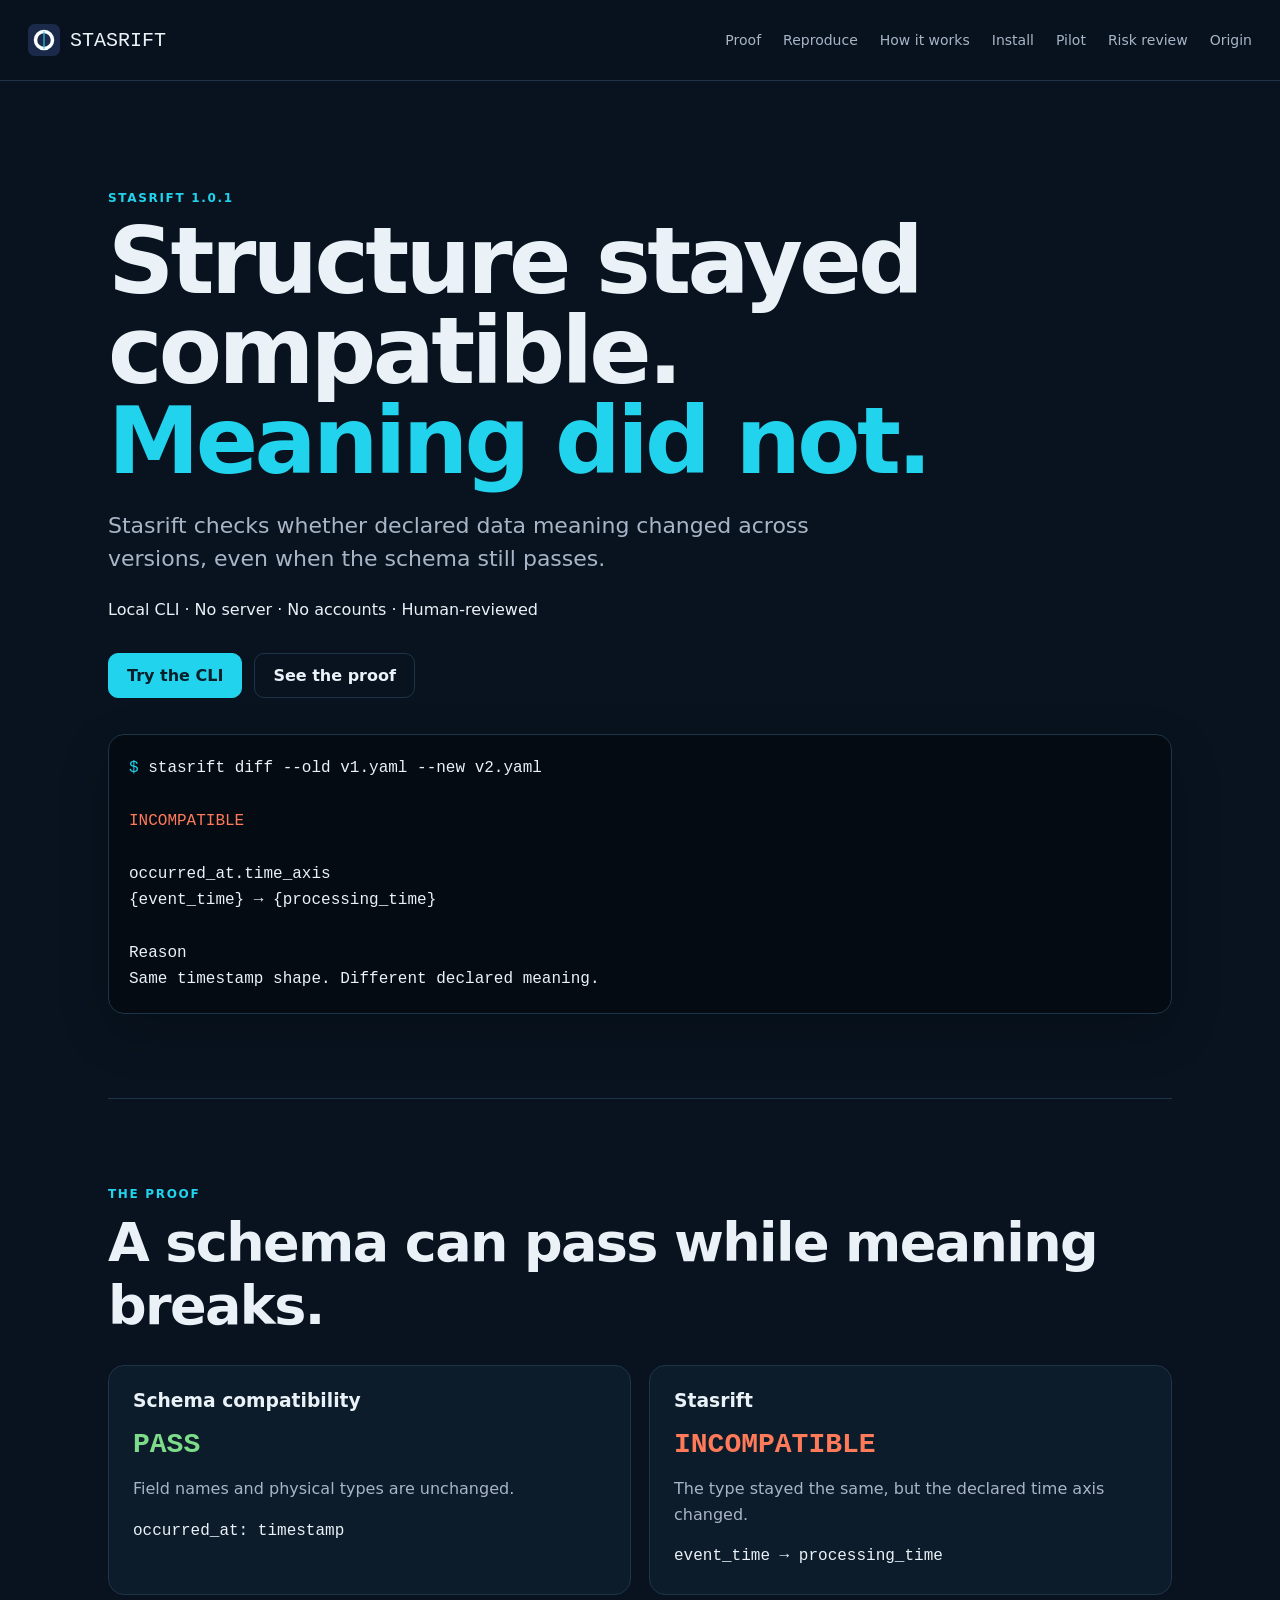
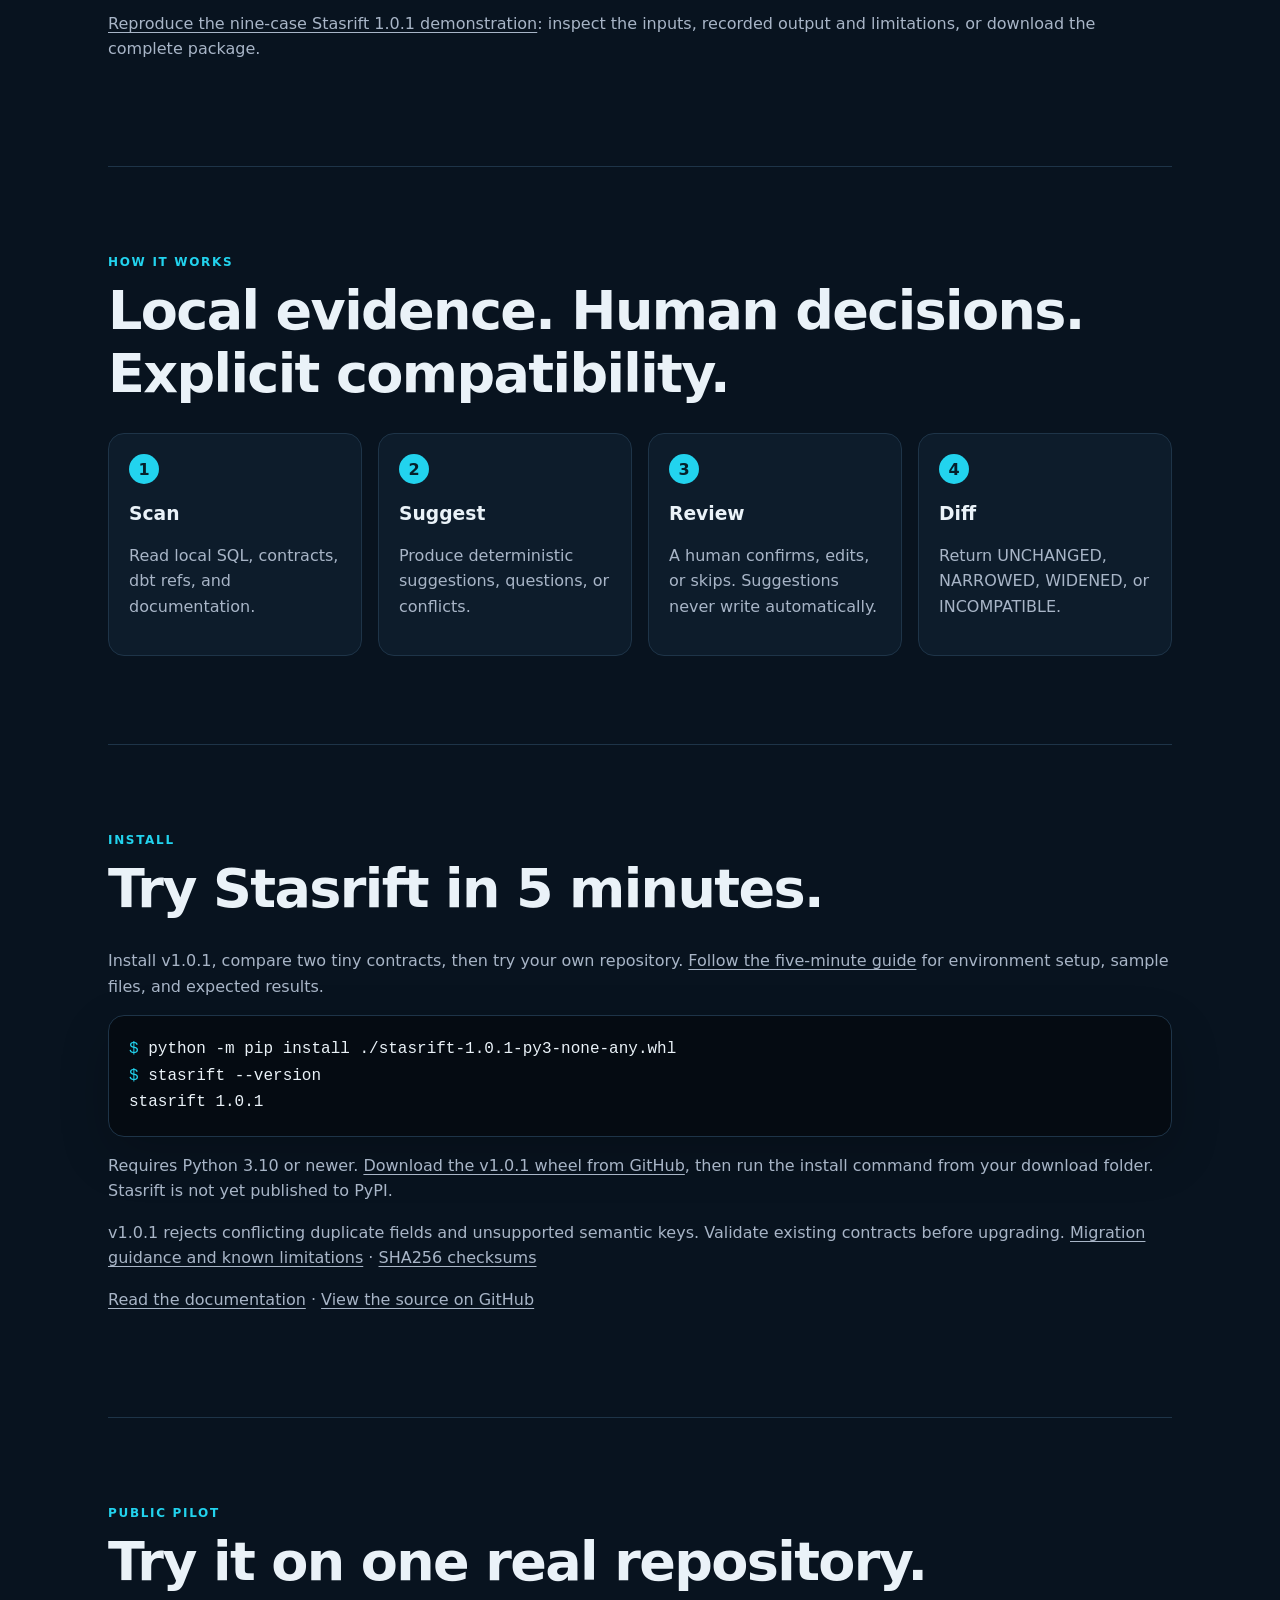
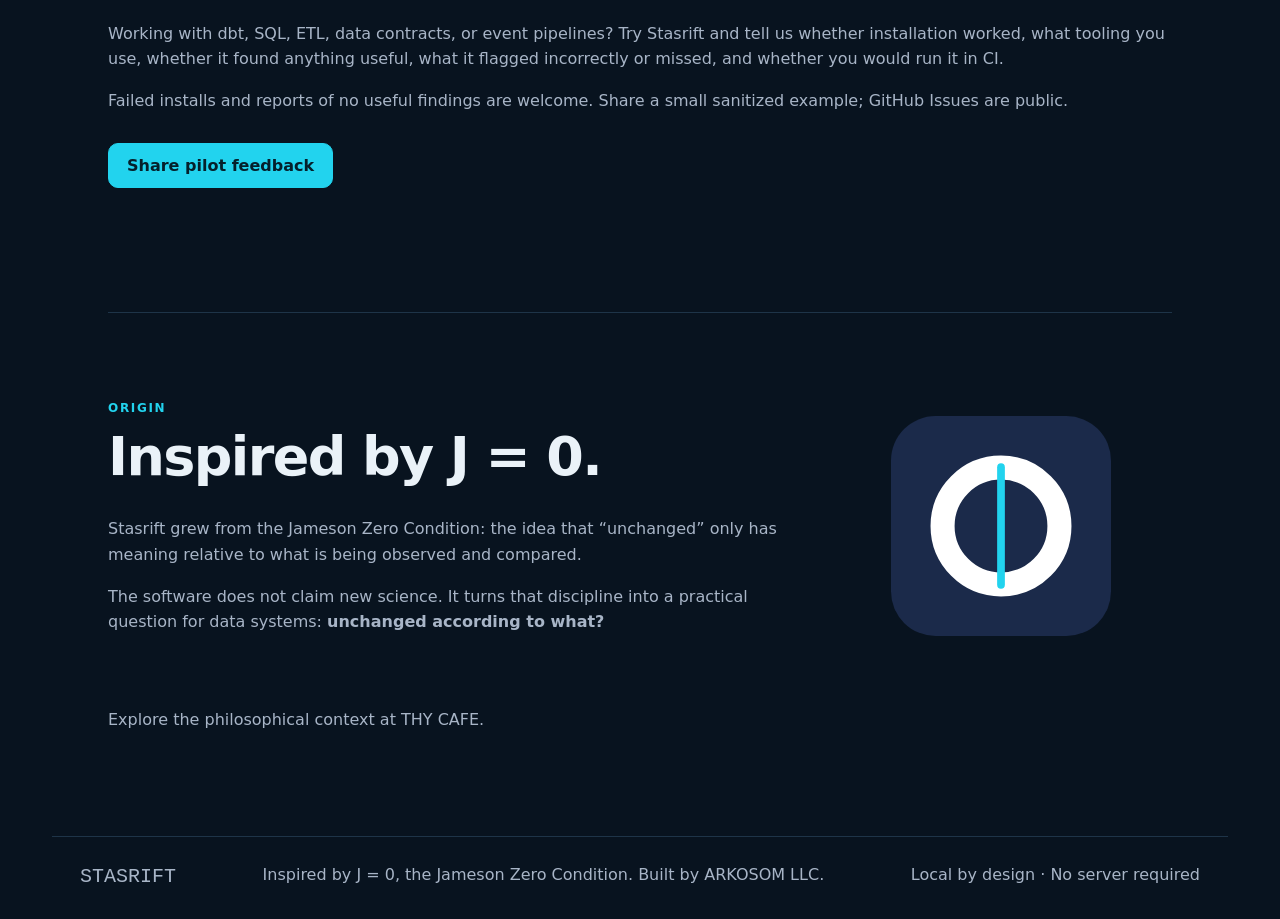
==== commit 145ee8e8: "Publish reproducible Stasrift 1.0.1 demonstration and observed limits" ====
--- a/site/index.html
+++ b/site/index.html
@@ -6,7 +6,7 @@
 <meta name="description" content="Stasrift checks whether data still means the same thing across versions.">
 <title>Stasrift — semantic compatibility for data contracts</title>
 <link rel="icon" href="assets/stasrift-icon.svg" type="image/svg+xml">
-<link rel="stylesheet" href="styles.css">
+<link rel="stylesheet" href="styles.css?v=20261010">
 </head>
 <body><a class="skip-link" href="#top">Skip to content</a>
 <header class="topbar">
@@ -16,6 +16,7 @@
   </a>
   <nav aria-label="Main">
     <a href="#proof">Proof</a>
+    <a href="demo/">Reproduce</a>
     <a href="#how">How it works</a>
     <a href="#install">Install</a>
     <a href="#pilot">Pilot</a>
@@ -64,6 +65,7 @@
       <pre><code>event_time → processing_time</code></pre>
     </article>
   </div>
+<p class="note"><a href="demo/">Reproduce the nine-case Stasrift 1.0.1 demonstration</a>: inspect the inputs, recorded output and limitations, or download the complete package.</p>
 </section>
 
 <section id="how" class="section">
@@ -117,4 +119,4 @@
   <span>Local by design · No server required</span>
 </footer>
 </body>
-</html>
+</html>
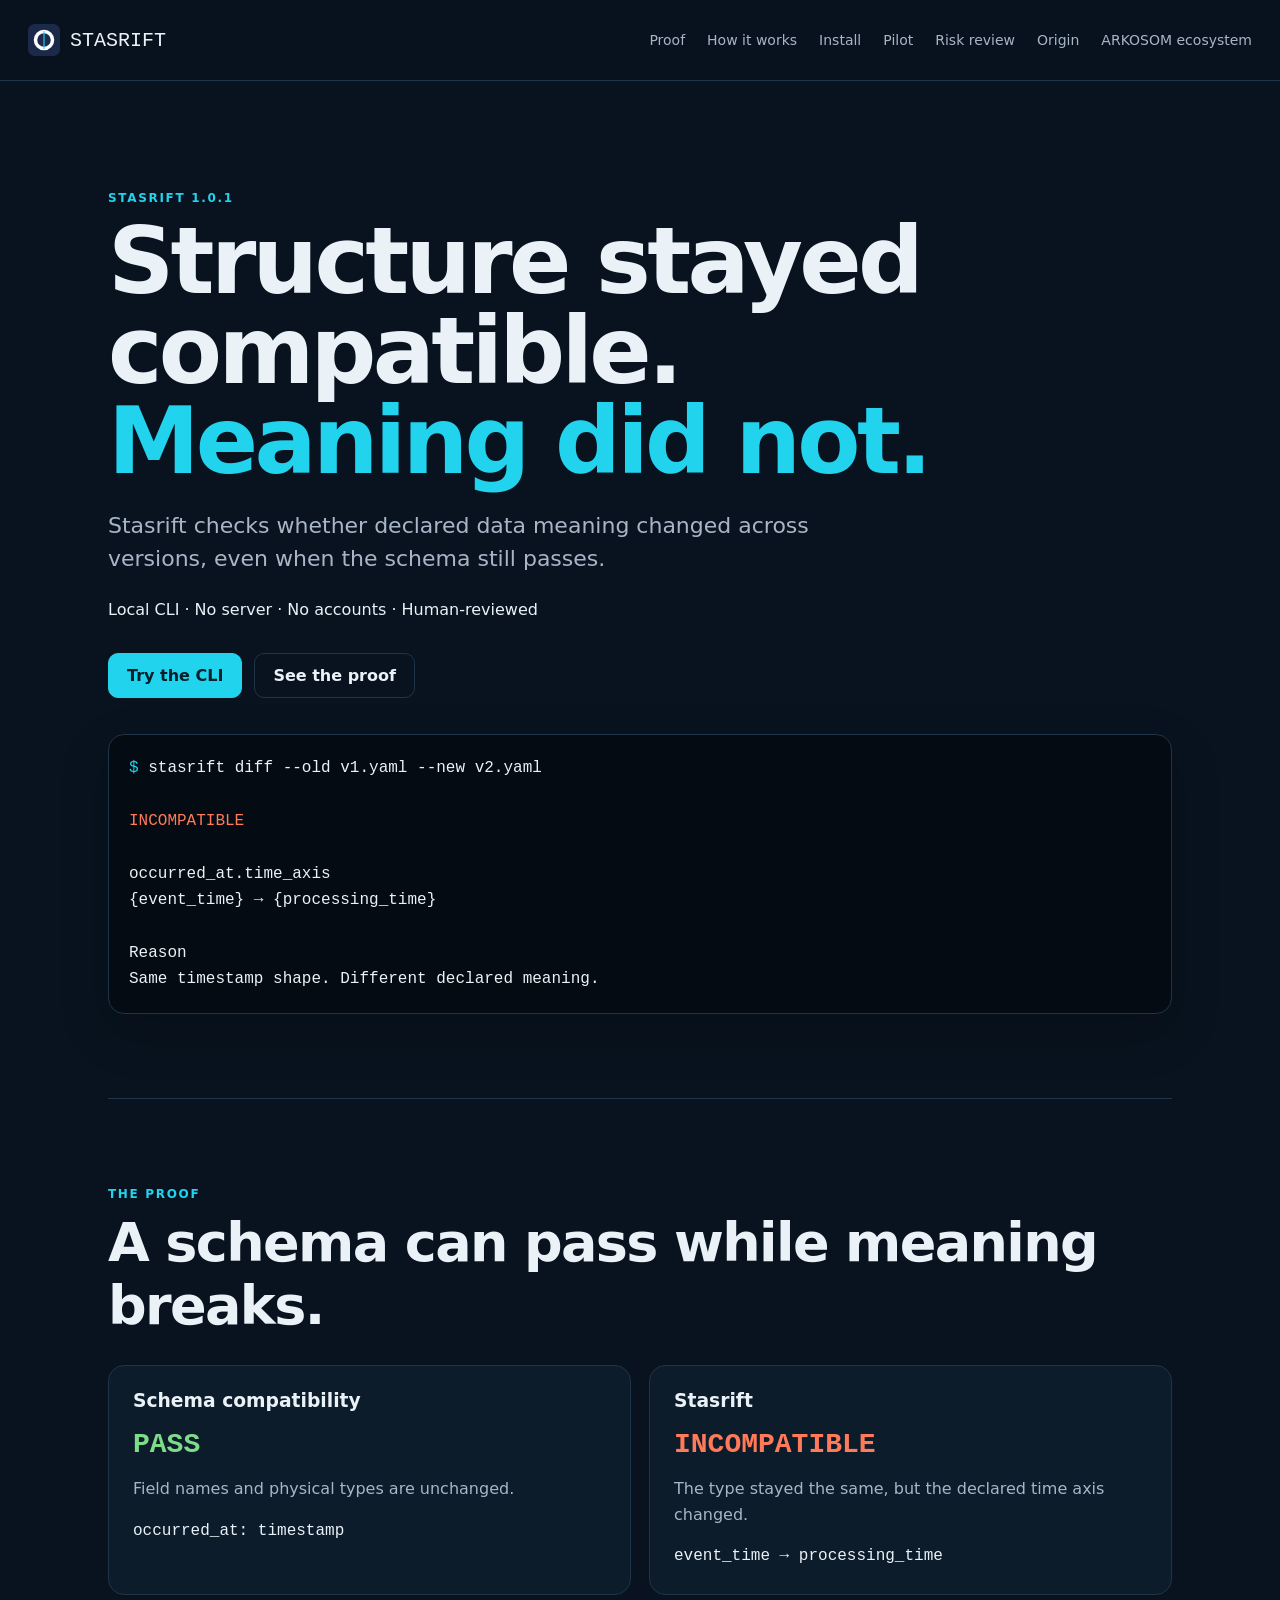
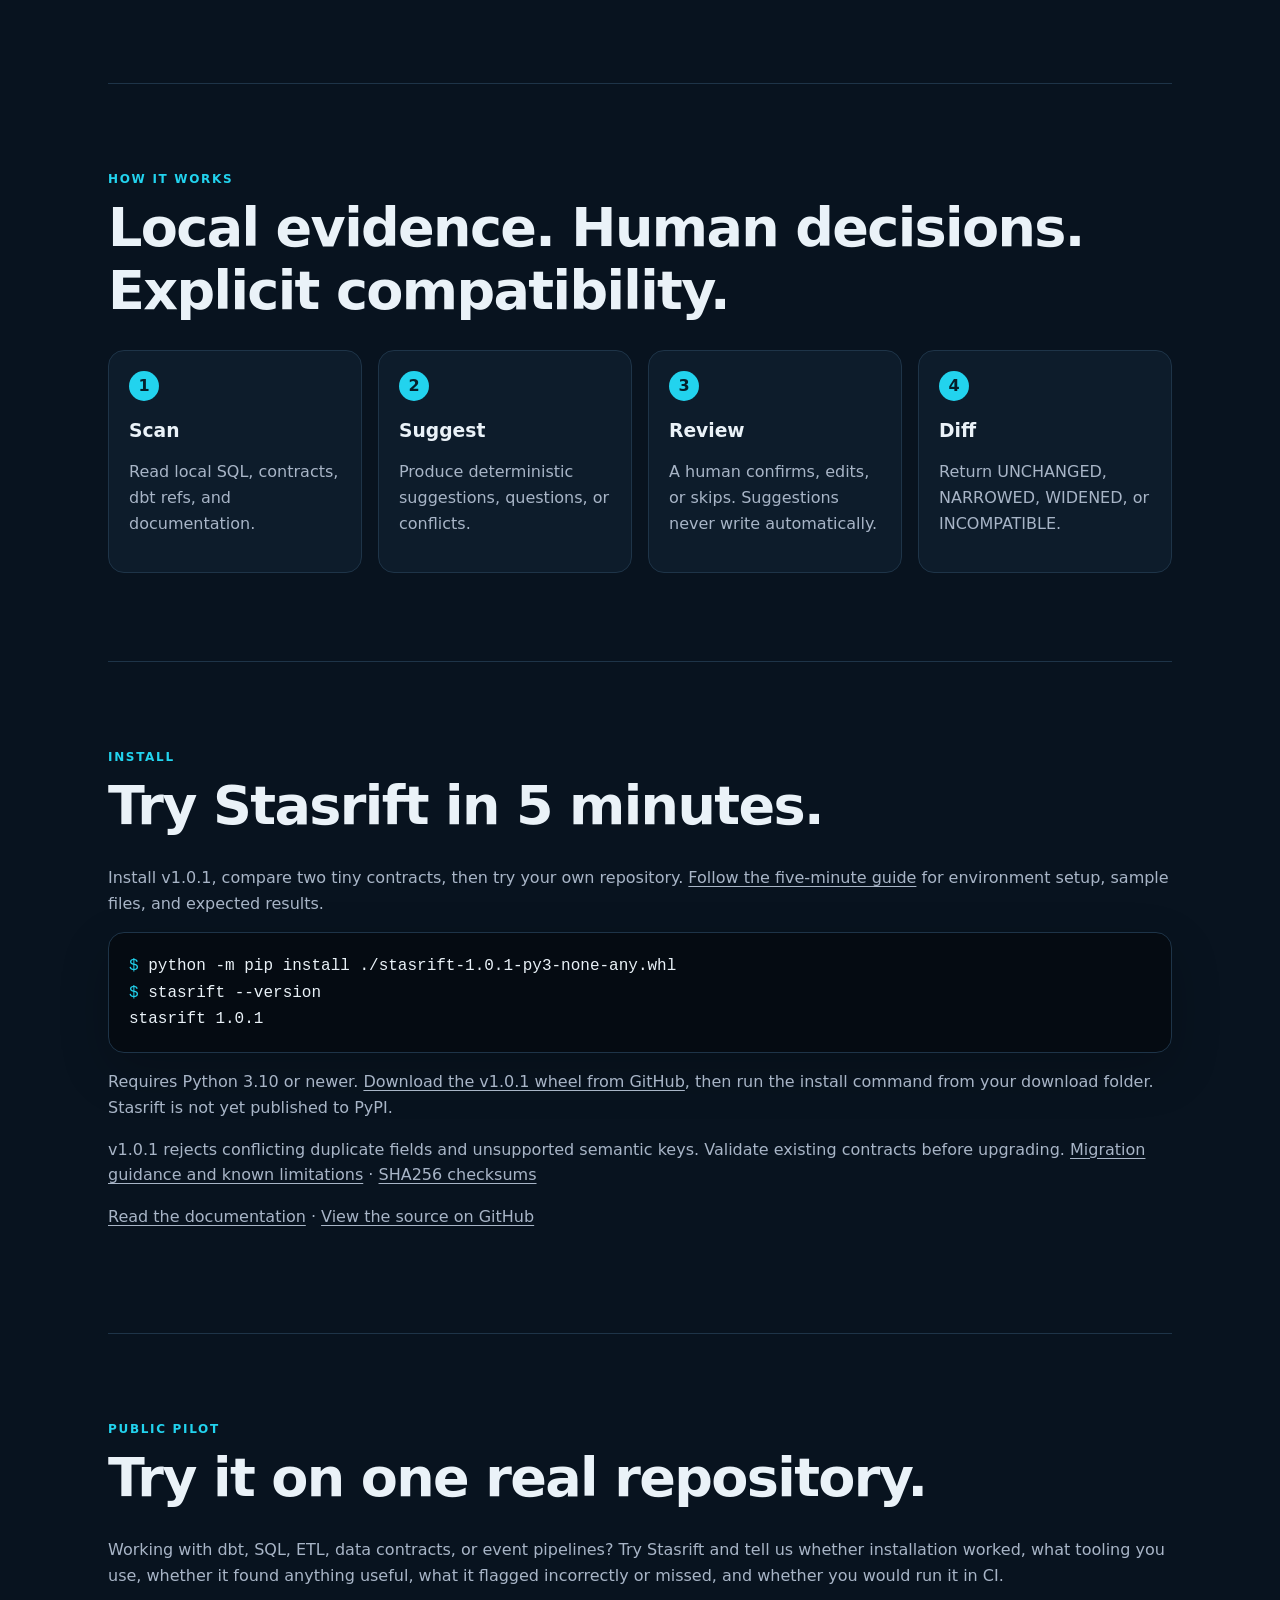
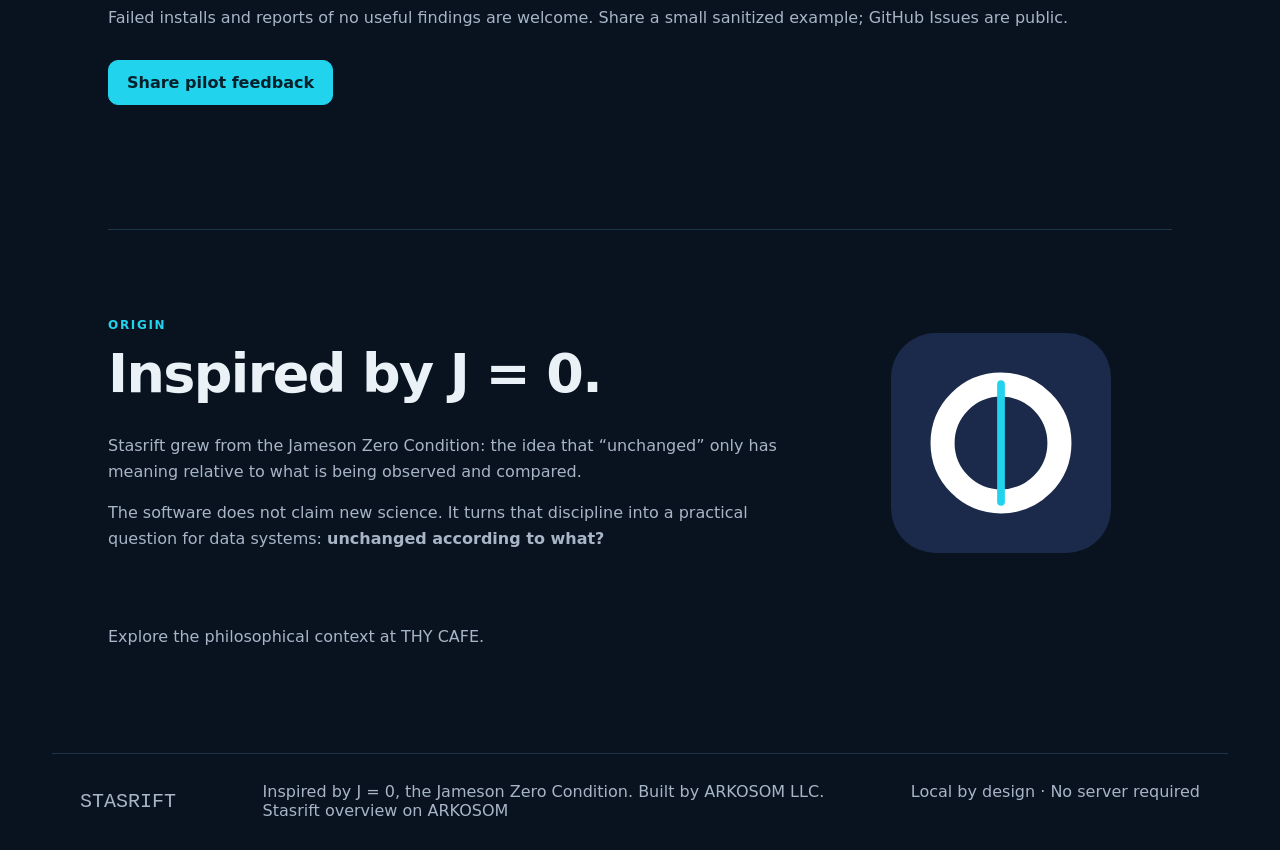
==== commit 1e530020: "Connect Stasrift navigation to the ARKOSOM ecosystem" ====
--- a/site/index.html
+++ b/site/index.html
@@ -6,7 +6,7 @@
 <meta name="description" content="Stasrift checks whether data still means the same thing across versions.">
 <title>Stasrift — semantic compatibility for data contracts</title>
 <link rel="icon" href="assets/stasrift-icon.svg" type="image/svg+xml">
-<link rel="stylesheet" href="styles.css?v=20261010">
+<link rel="stylesheet" href="styles.css?v=20261022-ecosystem">
 </head>
 <body><a class="skip-link" href="#top">Skip to content</a>
 <header class="topbar">
@@ -16,12 +16,12 @@
   </a>
   <nav aria-label="Main">
     <a href="#proof">Proof</a>
-    <a href="demo/">Reproduce</a>
     <a href="#how">How it works</a>
     <a href="#install">Install</a>
     <a href="#pilot">Pilot</a>
     <a href="review.html">Risk review</a>
     <a href="#origin">Origin</a>
+    <a href="https://arkosom.com/ecosystem/">ARKOSOM ecosystem</a>
   </nav>
 </header>
 
@@ -65,7 +65,6 @@
       <pre><code>event_time → processing_time</code></pre>
     </article>
   </div>
-<p class="note"><a href="demo/">Reproduce the nine-case Stasrift 1.0.1 demonstration</a>: inspect the inputs, recorded output and limitations, or download the complete package.</p>
 </section>
 
 <section id="how" class="section">
@@ -115,8 +114,8 @@
 </main>
 
 <footer><a class="brand" href="#top">STASRIFT</a>
-  <span>Inspired by J = 0, the Jameson Zero Condition. Built by <a href="https://arkosom.com/">ARKOSOM LLC</a>.</span>
+  <span>Inspired by J = 0, the Jameson Zero Condition. Built by <a href="https://arkosom.com/">ARKOSOM LLC</a>.<br><a href="https://arkosom.com/technology/#stasrift">Stasrift overview on ARKOSOM</a></span>
   <span>Local by design · No server required</span>
 </footer>
 </body>
-</html>
+</html>
--- a/site/styles.css
+++ b/site/styles.css
@@ -59,3 +59,6 @@
 }
 
 .skip-link{position:absolute;left:1rem;top:-100px;background:#e9f0f8;color:#08131e;padding:1rem;z-index:100}.skip-link:focus{top:1rem}:focus-visible{outline:3px solid #20c8df;outline-offset:4px}nav a{min-height:44px;display:inline-flex;align-items:center}@media(max-width:760px){.topbar{flex-wrap:wrap;gap:1rem}.topbar nav{display:flex;flex-wrap:wrap;gap:.4rem 1rem;width:100%}.hero{padding-top:3rem}}@media(prefers-reduced-motion:reduce){*{scroll-behavior:auto!important}}
+
+/* Keep ecosystem navigation visible without crowding intermediate widths. */
+.topbar{flex-wrap:wrap;gap:1rem}.topbar nav{flex-wrap:wrap}
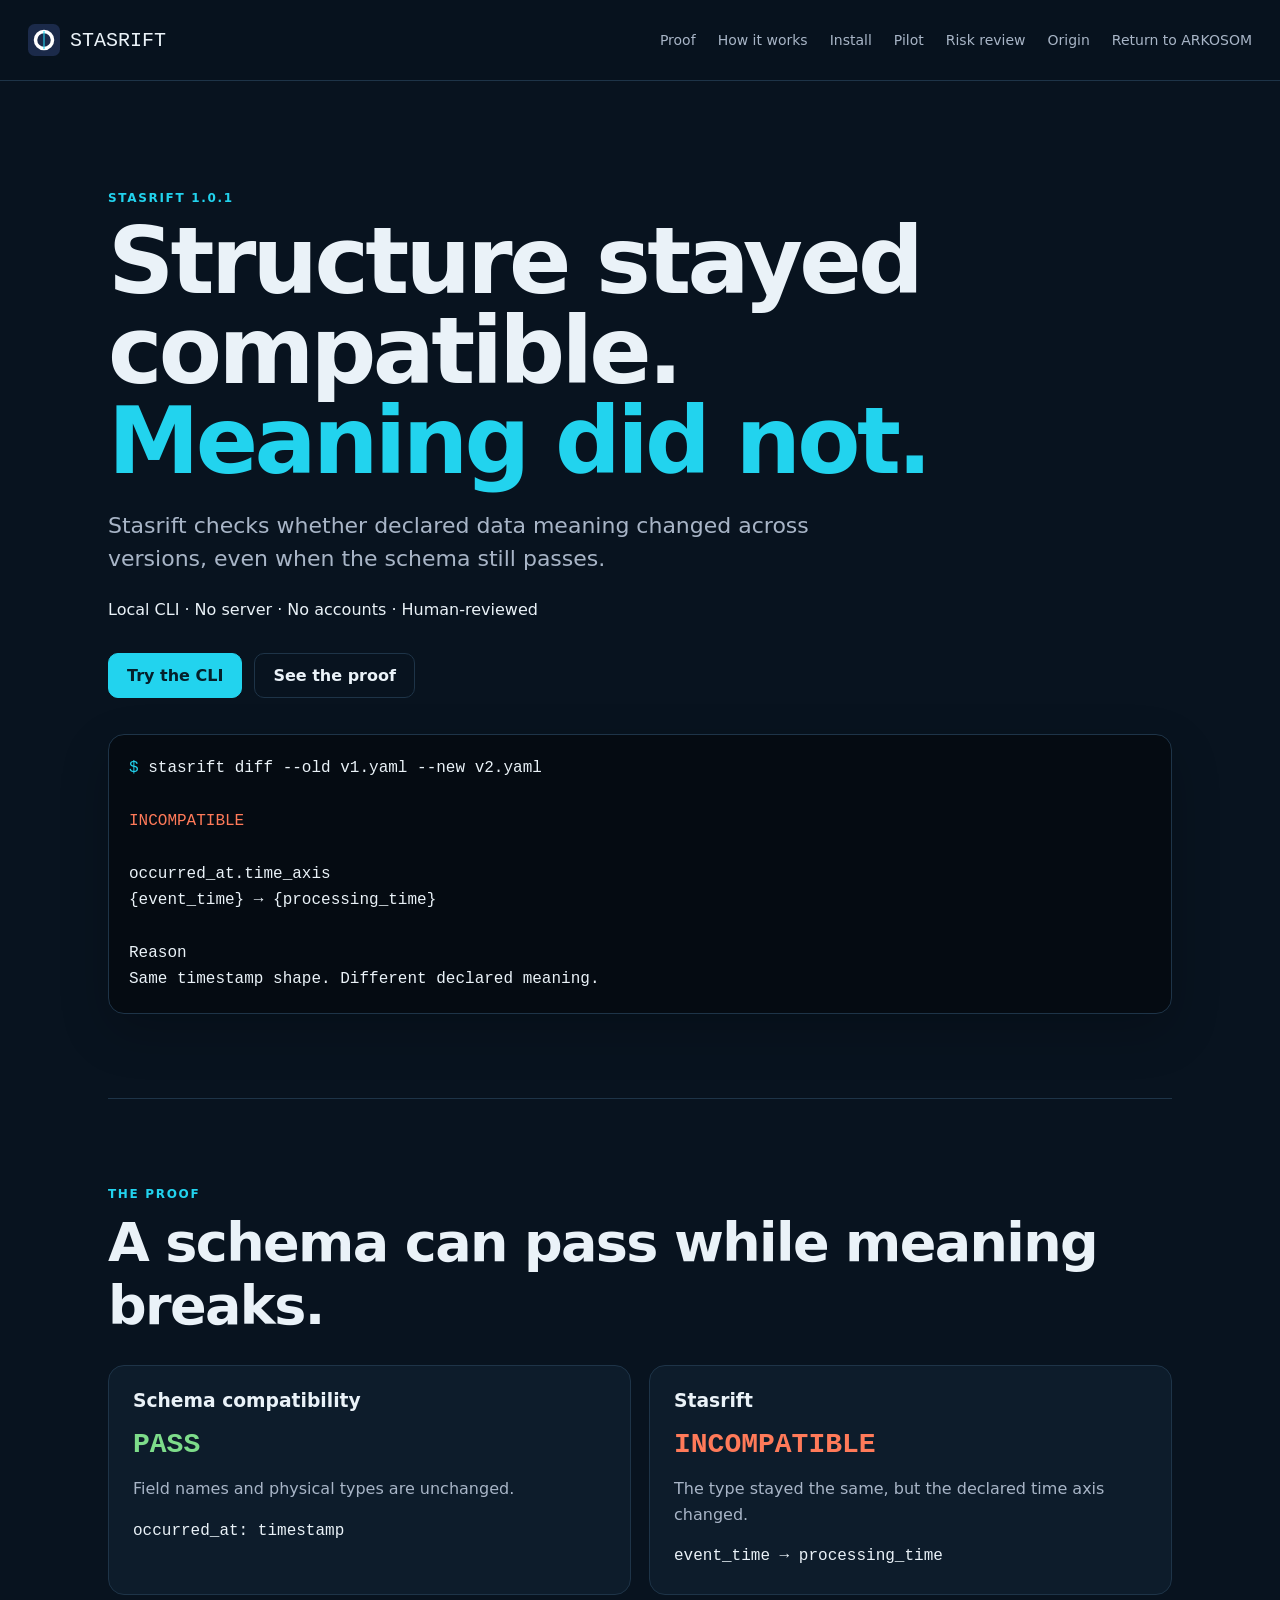
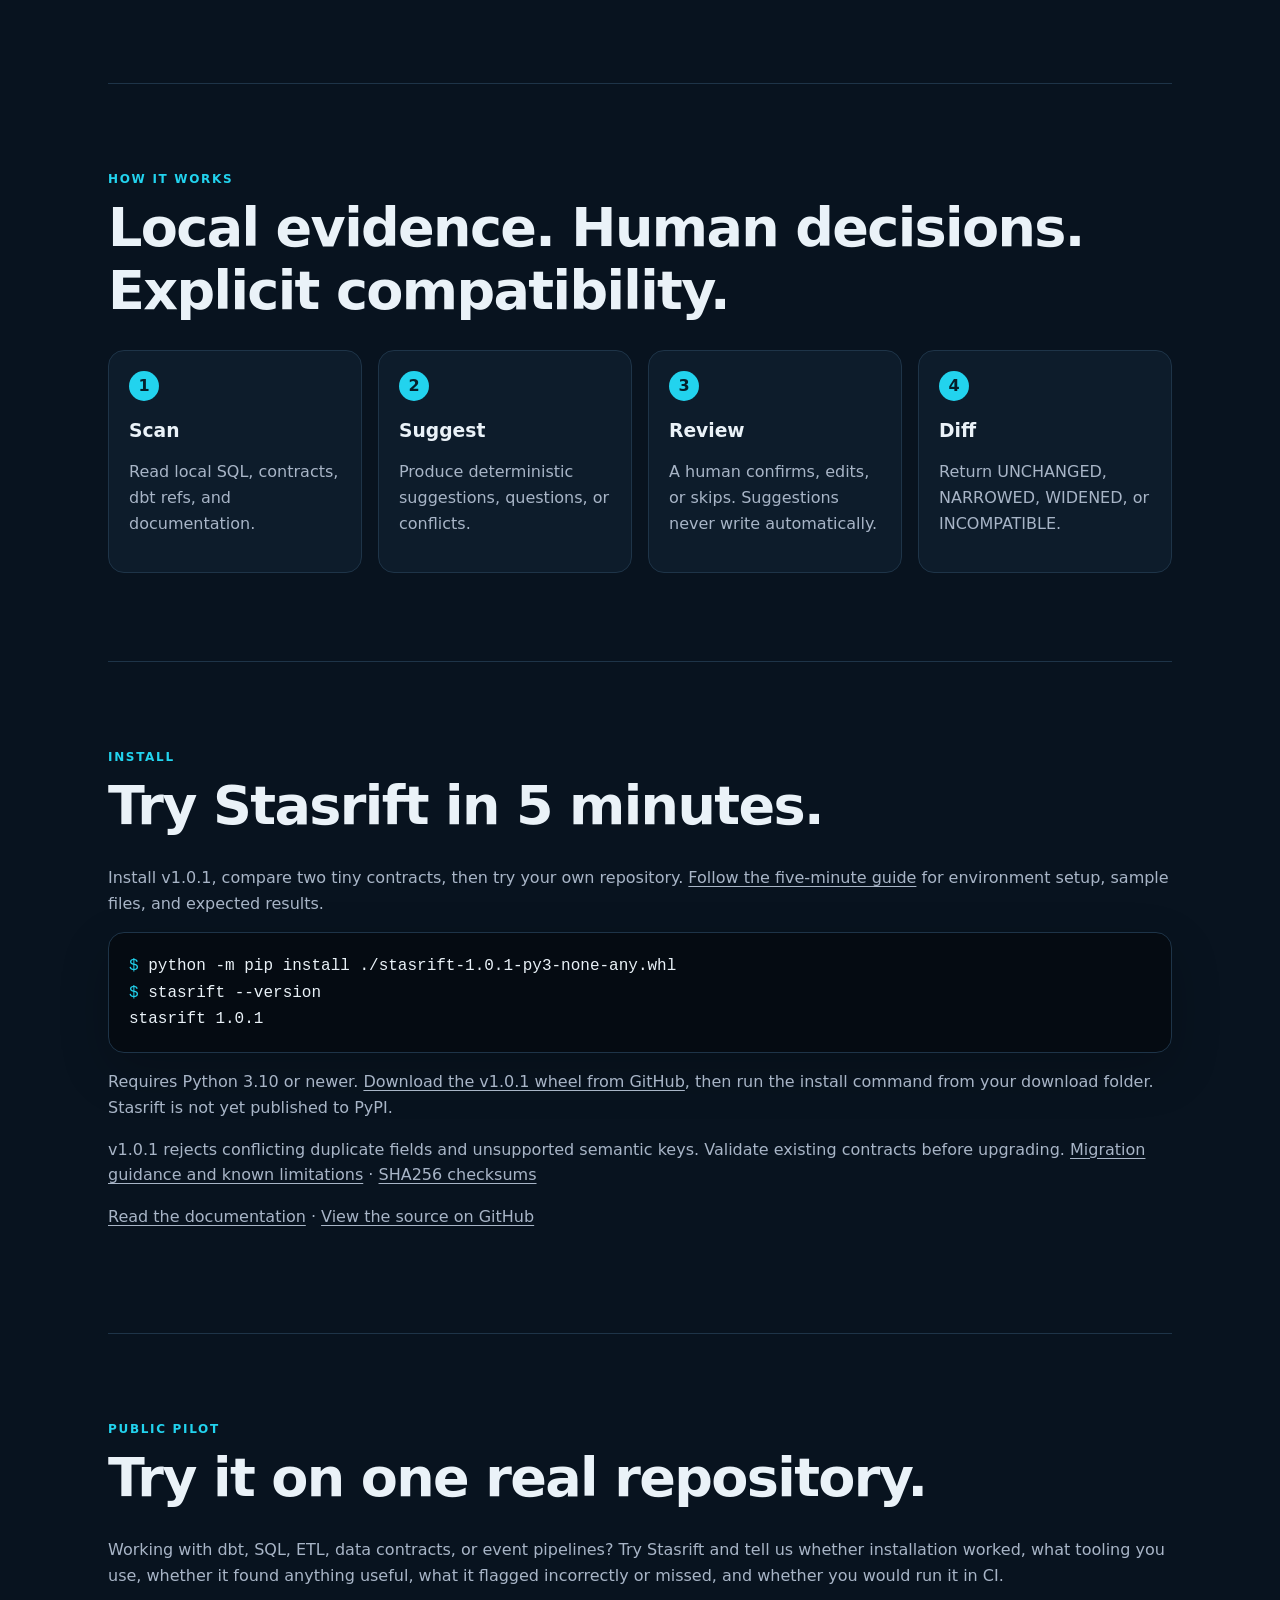
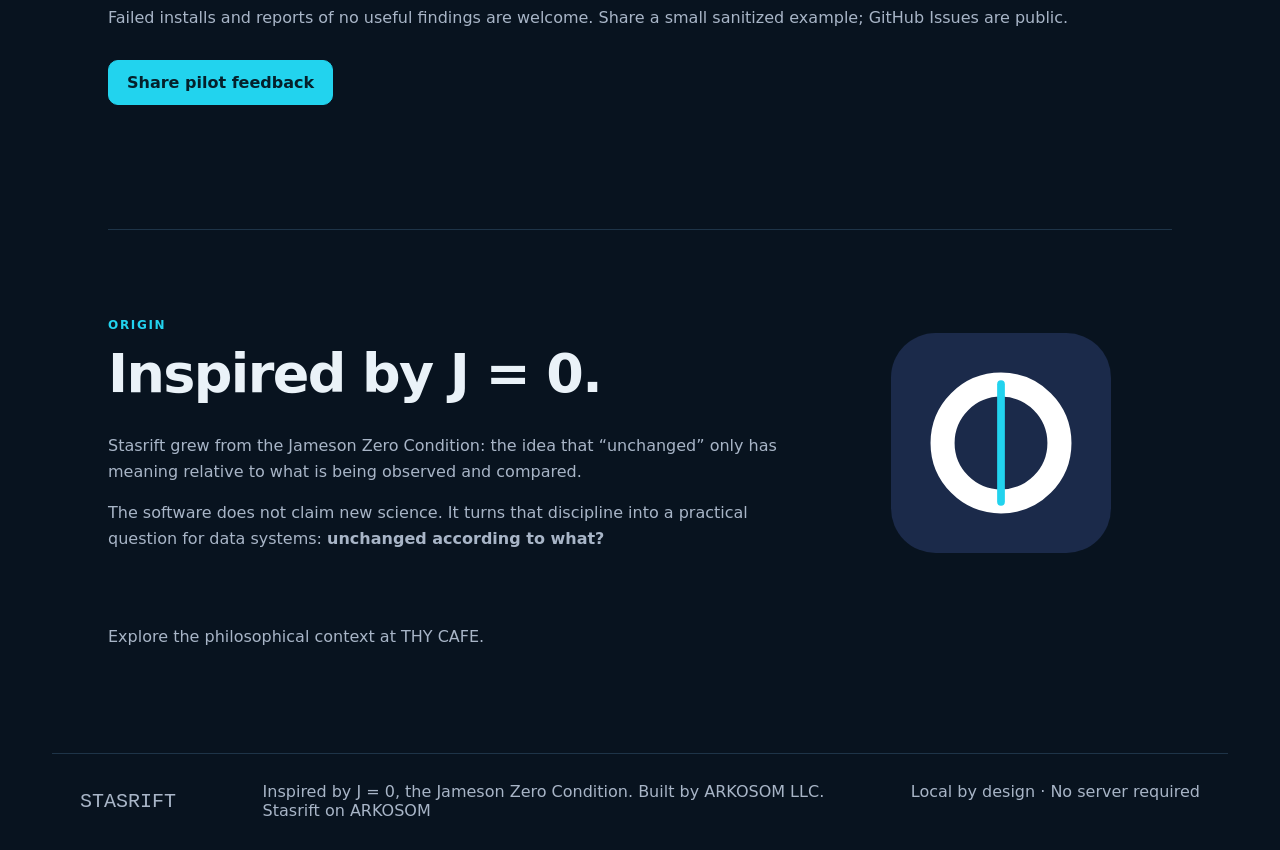
==== commit a480ceda: "Use ARKOSOM as one vessel for all systems in navigation" ====
--- a/site/index.html
+++ b/site/index.html
@@ -21,7 +21,7 @@
     <a href="#pilot">Pilot</a>
     <a href="review.html">Risk review</a>
     <a href="#origin">Origin</a>
-    <a href="https://arkosom.com/ecosystem/">ARKOSOM ecosystem</a>
+    <a href="https://arkosom.com/">Return to ARKOSOM</a>
   </nav>
 </header>
 
@@ -114,7 +114,7 @@
 </main>
 
 <footer><a class="brand" href="#top">STASRIFT</a>
-  <span>Inspired by J = 0, the Jameson Zero Condition. Built by <a href="https://arkosom.com/">ARKOSOM LLC</a>.<br><a href="https://arkosom.com/technology/#stasrift">Stasrift overview on ARKOSOM</a></span>
+  <span>Inspired by J = 0, the Jameson Zero Condition. Built by <a href="https://arkosom.com/">ARKOSOM LLC</a>.<br><a href="https://arkosom.com/technology/#stasrift">Stasrift on ARKOSOM</a></span>
   <span>Local by design · No server required</span>
 </footer>
 </body>
